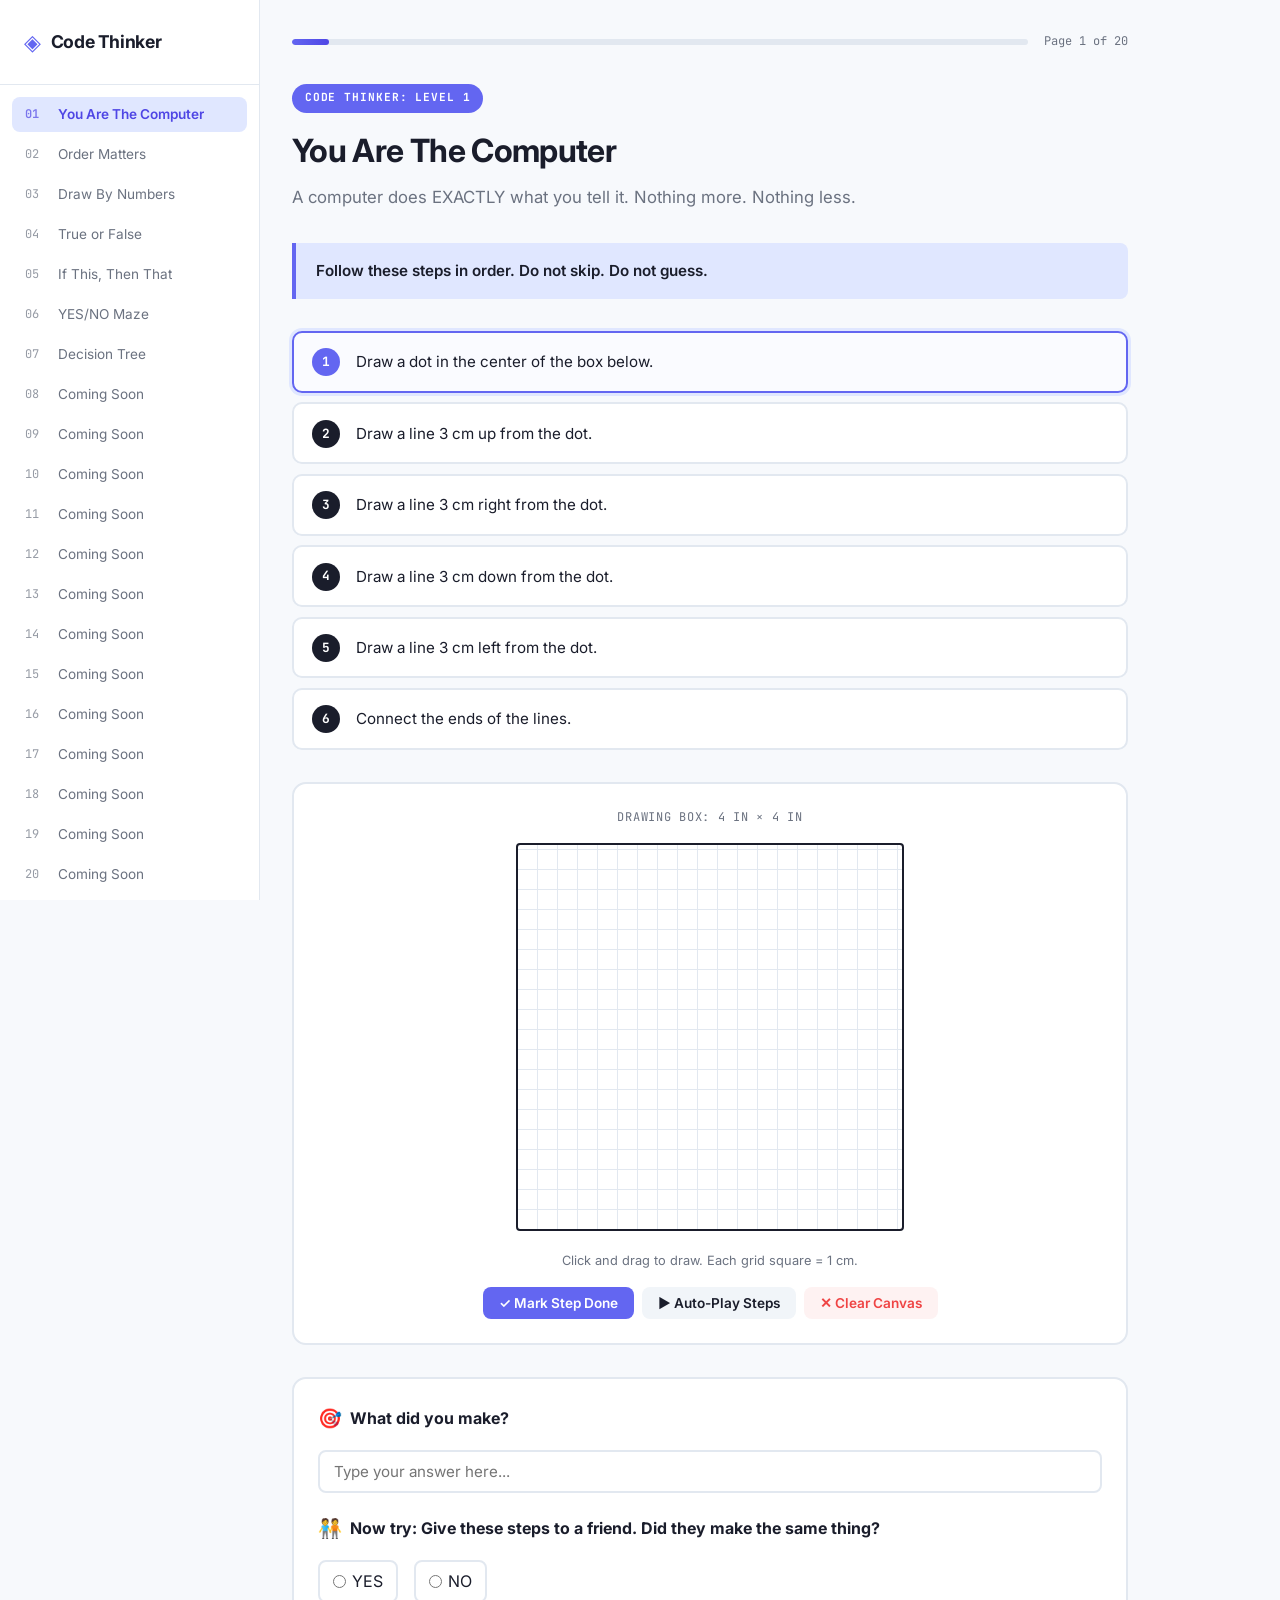
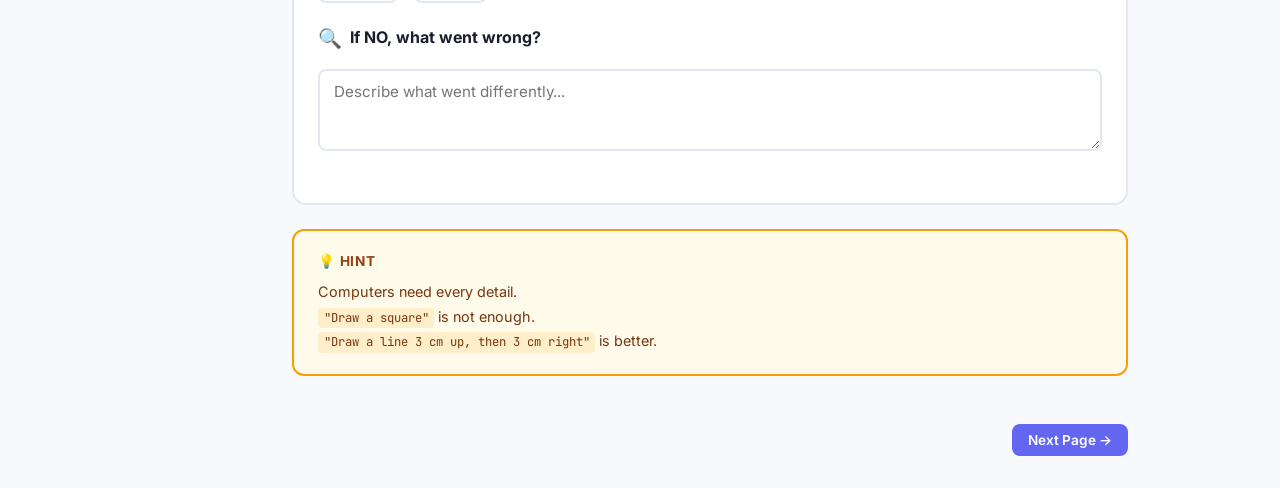
==== index.html @ 962665c9 "first commit" ====
<!DOCTYPE html>
<html lang="en">
<head>
  <meta charset="UTF-8">
  <meta name="viewport" content="width=device-width, initial-scale=1.0">
  <title>Code Thinker — 20 Pages</title>
  <link rel="stylesheet" href="styles.css">
  <link href="https://fonts.googleapis.com/css2?family=JetBrains+Mono:wght@400;600;700&family=Inter:wght@400;500;600;700&display=swap" rel="stylesheet">
</head>
<body>

  <!-- Sidebar Navigation -->
  <nav class="sidebar" id="sidebar">
    <div class="sidebar-brand">
      <span class="brand-icon">◈</span>
      <span class="brand-text">Code Thinker</span>
    </div>
    <div class="sidebar-pages">
      <button class="nav-btn active" data-target="page-1" onclick="goToPage(1)">
        <span class="nav-num">01</span>
        <span class="nav-label">You Are The Computer</span>
      </button>
      <!-- Pages 2-20 will be injected here or added as prompts come -->
      <button class="nav-btn" data-target="page-2" onclick="goToPage(2)">
        <span class="nav-num">02</span>
        <span class="nav-label">Order Matters</span>
      </button>
      <button class="nav-btn" data-target="page-3" onclick="goToPage(3)">
        <span class="nav-num">03</span>
        <span class="nav-label">Draw By Numbers</span>
      </button>
      <button class="nav-btn" data-target="page-4" onclick="goToPage(4)">
        <span class="nav-num">04</span>
        <span class="nav-label">True or False</span>
      </button>
      <button class="nav-btn" data-target="page-5" onclick="goToPage(5)">
        <span class="nav-num">05</span>
        <span class="nav-label">If This, Then That</span>
      </button>
      <button class="nav-btn" data-target="page-6" onclick="goToPage(6)">
        <span class="nav-num">06</span>
        <span class="nav-label">YES/NO Maze</span>
      </button>
      <button class="nav-btn" data-target="page-7" onclick="goToPage(7)">
        <span class="nav-num">07</span>
        <span class="nav-label">Decision Tree</span>
      </button>
      <button class="nav-btn" data-target="page-8" onclick="goToPage(8)">
        <span class="nav-num">08</span>
        <span class="nav-label">Coming Soon</span>
      </button>
      <button class="nav-btn" data-target="page-9" onclick="goToPage(9)">
        <span class="nav-num">09</span>
        <span class="nav-label">Coming Soon</span>
      </button>
      <button class="nav-btn" data-target="page-10" onclick="goToPage(10)">
        <span class="nav-num">10</span>
        <span class="nav-label">Coming Soon</span>
      </button>
      <button class="nav-btn" data-target="page-11" onclick="goToPage(11)">
        <span class="nav-num">11</span>
        <span class="nav-label">Coming Soon</span>
      </button>
      <button class="nav-btn" data-target="page-12" onclick="goToPage(12)">
        <span class="nav-num">12</span>
        <span class="nav-label">Coming Soon</span>
      </button>
      <button class="nav-btn" data-target="page-13" onclick="goToPage(13)">
        <span class="nav-num">13</span>
        <span class="nav-label">Coming Soon</span>
      </button>
      <button class="nav-btn" data-target="page-14" onclick="goToPage(14)">
        <span class="nav-num">14</span>
        <span class="nav-label">Coming Soon</span>
      </button>
      <button class="nav-btn" data-target="page-15" onclick="goToPage(15)">
        <span class="nav-num">15</span>
        <span class="nav-label">Coming Soon</span>
      </button>
      <button class="nav-btn" data-target="page-16" onclick="goToPage(16)">
        <span class="nav-num">16</span>
        <span class="nav-label">Coming Soon</span>
      </button>
      <button class="nav-btn" data-target="page-17" onclick="goToPage(17)">
        <span class="nav-num">17</span>
        <span class="nav-label">Coming Soon</span>
      </button>
      <button class="nav-btn" data-target="page-18" onclick="goToPage(18)">
        <span class="nav-num">18</span>
        <span class="nav-label">Coming Soon</span>
      </button>
      <button class="nav-btn" data-target="page-19" onclick="goToPage(19)">
        <span class="nav-num">19</span>
        <span class="nav-label">Coming Soon</span>
      </button>
      <button class="nav-btn" data-target="page-20" onclick="goToPage(20)">
        <span class="nav-num">20</span>
        <span class="nav-label">Coming Soon</span>
      </button>
    </div>
    <button class="sidebar-toggle" onclick="toggleSidebar()">☰</button>
  </nav>

  <!-- Main Content -->
  <main class="main" id="main">

    <!-- Progress Bar -->
    <div class="top-bar">
      <div class="progress-track">
        <div class="progress-fill" id="progressFill" style="width: 5%"></div>
      </div>
      <span class="progress-text" id="progressText">Page 1 of 20</span>
    </div>

    <!-- ==================== PAGE 1 ==================== -->
    <section class="page active" id="page-1">
      <span class="badge">Code Thinker: Level 1</span>
      <h1>You Are The Computer</h1>
      <p class="subtitle">A computer does EXACTLY what you tell it. Nothing more. Nothing less.</p>

      <div class="alert">
        Follow these steps in order. Do not skip. Do not guess.
      </div>

      <div class="steps" id="p1-steps">
        <div class="step active" data-step="0" onclick="p1_setStep(0)">
          <span class="step-num">1</span>
          <span class="step-text">Draw a dot in the center of the box below.</span>
        </div>
        <div class="step" data-step="1" onclick="p1_setStep(1)">
          <span class="step-num">2</span>
          <span class="step-text">Draw a line 3 cm up from the dot.</span>
        </div>
        <div class="step" data-step="2" onclick="p1_setStep(2)">
          <span class="step-num">3</span>
          <span class="step-text">Draw a line 3 cm right from the dot.</span>
        </div>
        <div class="step" data-step="3" onclick="p1_setStep(3)">
          <span class="step-num">4</span>
          <span class="step-text">Draw a line 3 cm down from the dot.</span>
        </div>
        <div class="step" data-step="4" onclick="p1_setStep(4)">
          <span class="step-num">5</span>
          <span class="step-text">Draw a line 3 cm left from the dot.</span>
        </div>
        <div class="step" data-step="5" onclick="p1_setStep(5)">
          <span class="step-num">6</span>
          <span class="step-text">Connect the ends of the lines.</span>
        </div>
      </div>

      <div class="canvas-section">
        <div class="canvas-label">Drawing Box: 4 in × 4 in</div>
        <div class="canvas-wrap">
          <canvas id="p1-canvas" width="384" height="384"></canvas>
        </div>
        <div class="canvas-hint">Click and drag to draw. Each grid square = 1 cm.</div>
        <div class="toolbar">
          <button class="btn btn-primary" onclick="p1_markDone()">✓ Mark Step Done</button>
          <button class="btn btn-secondary" onclick="p1_autoDraw()">▶ Auto-Play Steps</button>
          <button class="btn btn-danger" onclick="p1_clear()">✕ Clear Canvas</button>
        </div>
      </div>

      <div class="form-section">
        <h3><span class="icon">🎯</span> What did you make?</h3>
        <div class="input-row">
          <input type="text" id="p1-ans1" placeholder="Type your answer here...">
        </div>

        <h3><span class="icon">🧑‍🤝‍🧑</span> Now try: Give these steps to a friend. Did they make the same thing?</h3>
        <div class="radio-group">
          <label class="radio-item" onclick="p1_selectRadio(this)">
            <input type="radio" name="p1-same" value="yes">
            <span>YES</span>
          </label>
          <label class="radio-item" onclick="p1_selectRadio(this)">
            <input type="radio" name="p1-same" value="no">
            <span>NO</span>
          </label>
        </div>

        <h3 style="margin-top:1.25rem;"><span class="icon">🔍</span> If NO, what went wrong?</h3>
        <div class="input-row">
          <textarea id="p1-ans2" rows="3" placeholder="Describe what went differently..."></textarea>
        </div>
      </div>

      <div class="hint-box">
        <h4>💡 Hint</h4>
        <p>
          Computers need every detail.<br>
          <code>"Draw a square"</code> is not enough.<br>
          <code>"Draw a line 3 cm up, then 3 cm right"</code> is better.
        </p>
      </div>

      <div class="page-nav">
        <span></span>
        <button class="btn btn-primary" onclick="goToPage(2)">Next Page →</button>
      </div>
    </section>

    <!-- ==================== PAGE 2 ==================== -->
    <section class="page" id="page-2">
      <span class="badge">Code Thinker: Level 1</span>
      <h1>Order Matters</h1>
      <p class="subtitle">Computers follow steps in EXACT ORDER. Change the order = change the result.</p>

      <!-- Example: Sandwich Recipes -->
      <div class="recipe-grid">
        <div class="recipe-card success">
          <div class="recipe-header">
            <span class="recipe-badge ok">✓</span>
            <h3>Recipe A</h3>
          </div>
          <ol class="recipe-steps">
            <li>Put bread on plate</li>
            <li>Spread peanut butter</li>
            <li>Put jelly on top</li>
            <li>Put second bread on top</li>
          </ol>
          <div class="recipe-result">
            <span class="result-emoji">🥪</span>
            <span class="result-label">Normal sandwich</span>
          </div>
        </div>

        <div class="recipe-card fail">
          <div class="recipe-header">
            <span class="recipe-badge bad">✗</span>
            <h3>Recipe B <small>(same steps, wrong order)</small></h3>
          </div>
          <ol class="recipe-steps">
            <li>Put jelly on plate</li>
            <li>Put bread on top</li>
            <li>Spread peanut butter</li>
            <li>Put second bread on top</li>
          </ol>
          <div class="recipe-result">
            <span class="result-emoji">💥</span>
            <span class="result-label">Mess!</span>
          </div>
        </div>
      </div>

      <!-- Activity: Paper Airplane -->
      <div class="activity-box">
        <h3><span class="icon">✈️</span> Your Turn</h3>
        <p class="activity-desc">These steps make a paper airplane. They are <strong>SCRAMBLED</strong>. Click the steps in the correct order (1 → 4).</p>

        <div class="order-list" id="p2-orderList">
          <button class="order-item" data-step="0" onclick="p2_selectStep(0)">
            <span class="order-num">?</span>
            <span class="order-text">Fold the paper in half lengthwise</span>
          </button>
          <button class="order-item" data-step="1" onclick="p2_selectStep(1)">
            <span class="order-num">?</span>
            <span class="order-text">Fold the top corners to the center</span>
          </button>
          <button class="order-item" data-step="2" onclick="p2_selectStep(2)">
            <span class="order-num">?</span>
            <span class="order-text">Fold the wings down</span>
          </button>
          <button class="order-item" data-step="3" onclick="p2_selectStep(3)">
            <span class="order-num">?</span>
            <span class="order-text">Open the paper flat</span>
          </button>
        </div>

        <div class="order-feedback" id="p2-feedback"></div>

        <div class="toolbar">
          <button class="btn btn-secondary" onclick="p2_resetOrder()">↺ Reset</button>
          <button class="btn btn-primary" onclick="p2_checkOrder()">✓ Check Order</button>
          <button class="btn btn-danger" onclick="p2_showAnswer()">👁 Reveal Answer</button>
        </div>
      </div>

      <!-- Reflection -->
      <div class="form-section">
        <h3><span class="icon">✏️</span> Draw It: Try making the airplane with your numbered steps. Did it fly?</h3>
        <div class="radio-group">
          <label class="radio-item" onclick="p2_selectRadio(this)">
            <input type="radio" name="p2-fly" value="yes">
            <span>YES</span>
          </label>
          <label class="radio-item" onclick="p2_selectRadio(this)">
            <input type="radio" name="p2-fly" value="no">
            <span>NO</span>
          </label>
        </div>

        <h3 style="margin-top:1.25rem;"><span class="icon">🔍</span> If NO, which step was wrong?</h3>
        <div class="input-row">
          <input type="text" id="p2-wrongStep" placeholder="Describe which step...">
        </div>
      </div>

      <div class="hint-box">
        <h4>💡 Remember</h4>
        <p>
          Computers never "figure out" what you meant.<br>
          They execute commands exactly as written, in exact sequence.
        </p>
      </div>

      <div class="page-nav">
        <button class="btn btn-secondary" onclick="goToPage(1)">← Prev</button>
        <button class="btn btn-primary" onclick="goToPage(3)">Next →</button>
      </div>
    </section>

    <!-- ==================== PAGE 3 ==================== -->
    <section class="page" id="page-3">
      <span class="badge">Code Thinker: Level 1</span>
      <h1>Draw By Numbers</h1>
      <p class="subtitle">Give these steps to a friend. Do not say what you are making. See if they draw the same thing.</p>

      <!-- Secret Steps -->
      <div class="form-section">
        <h3><span class="icon">🔒</span> My Secret Drawing — Write your steps below</h3>
        <div class="step-inputs">
          <div class="step-input-row">
            <span class="step-input-num">1</span>
            <input type="text" id="p3-s1" placeholder="Step 1: e.g. Draw a dot in the center...">
          </div>
          <div class="step-input-row">
            <span class="step-input-num">2</span>
            <input type="text" id="p3-s2" placeholder="Step 2: e.g. Draw a line 4 cm up...">
          </div>
          <div class="step-input-row">
            <span class="step-input-num">3</span>
            <input type="text" id="p3-s3" placeholder="Step 3">
          </div>
          <div class="step-input-row">
            <span class="step-input-num">4</span>
            <input type="text" id="p3-s4" placeholder="Step 4">
          </div>
          <div class="step-input-row">
            <span class="step-input-num">5</span>
            <input type="text" id="p3-s5" placeholder="Step 5">
          </div>
        </div>
        <div class="toolbar" style="margin-top:1rem;">
          <button class="btn btn-primary" onclick="p3_lockSteps()">🔒 Lock Steps</button>
          <button class="btn btn-secondary" onclick="p3_clearSteps()">↺ Clear All</button>
        </div>
        <div class="lock-message" id="p3-lockMsg"></div>
      </div>

      <!-- Dual Drawing Area -->
      <div class="dual-canvas-section">
        <div class="canvas-panel">
          <div class="canvas-label">My Drawing — 5 in × 3 in</div>
          <div class="canvas-wrap wide">
            <canvas id="p3-myCanvas" width="480" height="288"></canvas>
          </div>
          <div class="canvas-hint">Draw your secret shape here.</div>
          <div class="toolbar">
            <button class="btn btn-danger" onclick="p3_clearMyCanvas()">✕ Clear</button>
          </div>
        </div>

        <div class="canvas-divider">➡️</div>

        <div class="canvas-panel">
          <div class="canvas-label">Friend's Drawing — 5 in × 3 in</div>
          <div class="canvas-wrap wide">
            <canvas id="p3-friendCanvas" width="480" height="288"></canvas>
          </div>
          <div class="canvas-hint">Pass the steps to a friend. They draw here.</div>
          <div class="toolbar">
            <button class="btn btn-danger" onclick="p3_clearFriendCanvas()">✕ Clear</button>
          </div>
        </div>
      </div>

      <!-- Reflection -->
      <div class="form-section">
        <h3><span class="icon">🎯</span> Did it match your idea?</h3>
        <div class="radio-group">
          <label class="radio-item" onclick="p3_selectRadio(this)">
            <input type="radio" name="p3-match" value="yes">
            <span>YES</span>
          </label>
          <label class="radio-item" onclick="p3_selectRadio(this)">
            <input type="radio" name="p3-match" value="no">
            <span>NO</span>
          </label>
        </div>

        <h3 style="margin-top:1.25rem;"><span class="icon">🔍</span> If NO, what was confusing?</h3>
        <div class="input-row">
          <textarea id="p3-confusing" rows="3" placeholder="Describe what confused your friend..."></textarea>
        </div>
      </div>

      <div class="hint-box">
        <h4>💡 Hint</h4>
        <p>
          Computers need EVERY detail.<br>
          <code>"Draw a circle"</code> is not enough.<br>
          <code>"Draw a circle, 2 cm wide, in the center"</code> is better.
        </p>
      </div>

      <div class="page-nav">
        <button class="btn btn-secondary" onclick="goToPage(2)">← Prev</button>
        <button class="btn btn-primary" onclick="goToPage(4)">Next →</button>
      </div>
    </section>

    <!-- ==================== PAGE 4 ==================== -->
    <section class="page" id="page-4">
      <span class="badge">Code Thinker: Level 1</span>
      <h1>True or False</h1>
      <p class="subtitle">Computers make decisions by asking YES/NO questions. We call the answer TRUE or FALSE.</p>

      <!-- Warm-Up -->
      <div class="form-section">
        <h3><span class="icon">🔥</span> Warm-Up: Circle TRUE or FALSE for each</h3>
        <div class="tf-list" id="p4-warmup">
          <div class="tf-item" data-q="1" data-answer="true">
            <span class="tf-qnum">1</span>
            <span class="tf-text">A triangle has 3 sides</span>
            <div class="tf-options">
              <button class="tf-btn" onclick="p4_pick(this, 'true')">TRUE</button>
              <button class="tf-btn" onclick="p4_pick(this, 'false')">FALSE</button>
            </div>
          </div>
          <div class="tf-item" data-q="2" data-answer="false">
            <span class="tf-qnum">2</span>
            <span class="tf-text">Ice cream is hot</span>
            <div class="tf-options">
              <button class="tf-btn" onclick="p4_pick(this, 'true')">TRUE</button>
              <button class="tf-btn" onclick="p4_pick(this, 'false')">FALSE</button>
            </div>
          </div>
          <div class="tf-item" data-q="3" data-answer="true">
            <span class="tf-qnum">3</span>
            <span class="tf-text">10 is bigger than 7</span>
            <div class="tf-options">
              <button class="tf-btn" onclick="p4_pick(this, 'true')">TRUE</button>
              <button class="tf-btn" onclick="p4_pick(this, 'false')">FALSE</button>
            </div>
          </div>
          <div class="tf-item" data-q="4" data-answer="false">
            <span class="tf-qnum">4</span>
            <span class="tf-text">Dogs can fly</span>
            <div class="tf-options">
              <button class="tf-btn" onclick="p4_pick(this, 'true')">TRUE</button>
              <button class="tf-btn" onclick="p4_pick(this, 'false')">FALSE</button>
            </div>
          </div>
          <div class="tf-item" data-q="5" data-answer="true">
            <span class="tf-qnum">5</span>
            <span class="tf-text">Your name has letters in it</span>
            <div class="tf-options">
              <button class="tf-btn" onclick="p4_pick(this, 'true')">TRUE</button>
              <button class="tf-btn" onclick="p4_pick(this, 'false')">FALSE</button>
            </div>
          </div>
        </div>
      </div>

      <!-- Tricky Ones -->
      <div class="form-section tricky">
        <h3><span class="icon">🎭</span> Tricky Ones: These depend on RIGHT NOW</h3>
        <div class="tf-list" id="p4-tricky">
          <div class="tf-item subjective" data-q="6">
            <span class="tf-qnum">6</span>
            <span class="tf-text">I am wearing socks</span>
            <div class="tf-options">
              <button class="tf-btn" onclick="p4_pick(this, 'true')">TRUE</button>
              <button class="tf-btn" onclick="p4_pick(this, 'false')">FALSE</button>
            </div>
          </div>
          <div class="tf-item subjective" data-q="7">
            <span class="tf-qnum">7</span>
            <span class="tf-text">It is nighttime</span>
            <div class="tf-options">
              <button class="tf-btn" onclick="p4_pick(this, 'true')">TRUE</button>
              <button class="tf-btn" onclick="p4_pick(this, 'false')">FALSE</button>
            </div>
          </div>
          <div class="tf-item subjective" data-q="8">
            <span class="tf-qnum">8</span>
            <span class="tf-text">I have eaten breakfast today</span>
            <div class="tf-options">
              <button class="tf-btn" onclick="p4_pick(this, 'true')">TRUE</button>
              <button class="tf-btn" onclick="p4_pick(this, 'false')">FALSE</button>
            </div>
          </div>
        </div>

        <h3 style="margin-top:1.5rem;"><span class="icon">🤔</span> Why are 6-8 different?</h3>
        <div class="input-row">
          <textarea id="p4-why" rows="3" placeholder="Write your answer here..."></textarea>
        </div>

        <div class="toolbar" style="margin-top:1rem;">
          <button class="btn btn-primary" onclick="p4_check()">✓ Check Warm-Up</button>
          <button class="btn btn-secondary" onclick="p4_reset()">↺ Reset All</button>
          <button class="btn btn-danger" onclick="p4_reveal()">👁 Reveal Answer</button>
        </div>

        <div class="reveal-box" id="p4-revealBox" style="display:none;">
          <p><strong>Answer:</strong> The answer CHANGES based on when you ask! Computers need to check every time.</p>
        </div>
      </div>

      <div class="page-nav">
        <button class="btn btn-secondary" onclick="goToPage(3)">← Prev</button>
        <button class="btn btn-primary" onclick="goToPage(5)">Next →</button>
      </div>
    </section>

    <!-- ==================== PAGE 5 ==================== -->
    <section class="page" id="page-5">
      <span class="badge">Code Thinker: Level 1</span>
      <h1>If This, Then That</h1>
      <p class="subtitle">Computers make decisions using IF and ELSE.</p>

      <!-- Live Simulator -->
      <div class="simulator-box">
        <h3><span class="icon">⚡</span> Try It Live</h3>
        <div class="sim-code">
          <div class="code-line"><span class="kw">IF</span> it is raining</div>
          <div class="code-line indent"><span class="kw">THEN</span> take an umbrella</div>
          <div class="code-line"><span class="kw">ELSE</span></div>
          <div class="code-line indent">wear sunglasses</div>
        </div>
        <div class="sim-controls">
          <span class="sim-label">Is it raining?</span>
          <button class="sim-toggle" id="p5-rainToggle" onclick="p5_toggleRain()">NO ❌</button>
        </div>
        <div class="sim-result" id="p5-simResult">
          <span class="sim-output">wear sunglasses</span>
        </div>
      </div>

      <!-- Example -->
      <div class="code-example">
        <div class="code-header">Real code looks like this:</div>
        <pre class="code-block">
<span class="kw">IF</span> it is raining
   <span class="kw">THEN</span> take an umbrella
<span class="kw">ELSE</span>
   wear sunglasses</pre>
      </div>

      <!-- Fill in the blanks -->
      <div class="form-section code-form">
        <h3><span class="icon">✏️</span> Fill in the blanks</h3>

        <div class="code-exercise">
          <div class="code-line"><span class="kw">IF</span> it is bedtime</div>
          <div class="code-line indent"><span class="kw">THEN</span> <input type="text" class="code-input" id="p5-e1-then" placeholder="type here..."></div>
          <div class="code-line"><span class="kw">ELSE</span> <input type="text" class="code-input" id="p5-e1-else" placeholder="type here..."></div>
        </div>

        <div class="code-exercise">
          <div class="code-line"><span class="kw">IF</span> the light is red</div>
          <div class="code-line indent"><span class="kw">THEN</span> <input type="text" class="code-input" id="p5-e2-then" placeholder="type here..."></div>
          <div class="code-line"><span class="kw">ELSE</span> <input type="text" class="code-input" id="p5-e2-else" placeholder="type here..."></div>
        </div>

        <div class="code-exercise">
          <div class="code-line"><span class="kw">IF</span> my homework is done</div>
          <div class="code-line indent"><span class="kw">THEN</span> <input type="text" class="code-input" id="p5-e3-then" placeholder="type here..."></div>
          <div class="code-line"><span class="kw">ELSE</span> <input type="text" class="code-input" id="p5-e3-else" placeholder="type here..."></div>
        </div>
      </div>

      <!-- Draw Your Own -->
      <div class="form-section code-form">
        <h3><span class="icon">🎨</span> Now draw your own</h3>
        <div class="code-exercise big">
          <div class="code-line"><span class="kw">IF</span> <input type="text" class="code-input wide" id="p5-my-if" placeholder="your condition..."></div>
          <div class="code-line indent"><span class="kw">THEN</span> <input type="text" class="code-input wide" id="p5-my-then" placeholder="what happens..."></div>
          <div class="code-line"><span class="kw">ELSE</span></div>
          <div class="code-line indent"><input type="text" class="code-input wide" id="p5-my-else" placeholder="what happens instead..."></div>
        </div>
      </div>

      <!-- Challenge -->
      <div class="form-section challenge-box">
        <h3><span class="icon">🏆</span> Challenge: What if there are THREE choices?</h3>
        <div class="code-example flat">
          <pre class="code-block">
<span class="kw">IF</span> it is breakfast time → eat cereal
<span class="kw">IF</span> it is lunch time     → eat sandwich
<span class="kw">IF</span> it is dinner time    → eat pasta</pre>
        </div>
        <p class="activity-desc">How would you write this? Try below.</p>
        <div class="input-row">
          <textarea id="p5-challenge" rows="4" placeholder="Write your three-choice IF code here..."></textarea>
        </div>
      </div>

      <div class="page-nav">
        <button class="btn btn-secondary" onclick="goToPage(4)">← Prev</button>
        <button class="btn btn-primary" onclick="goToPage(6)">Next →</button>
      </div>
    </section>

    <!-- ==================== PAGE 6 ==================== -->
    <section class="page" id="page-6">
      <span class="badge">Code Thinker: Level 1</span>
      <h1>YES/NO Maze</h1>
      <p class="subtitle">Start at the star. Follow the TRUE/FALSE paths. Which animal do you reach?</p>

      <!-- Maze Journey -->
      <div class="maze-container" id="p6-maze">

        <!-- Start -->
        <div class="maze-node start" id="p6-start">
          <span class="maze-star">★</span>
          <span class="maze-label">START</span>
        </div>

        <!-- Q1: Warm? -->
        <div class="maze-path" id="p6-path1"></div>
        <div class="maze-question" id="p6-q1">
          <div class="maze-qcard">
            <span class="maze-qtext">Is it warm?</span>
            <div class="maze-buttons">
              <button class="maze-btn yes" onclick="p6_answer(1, true)">YES</button>
              <button class="maze-btn no" onclick="p6_answer(1, false)">NO</button>
            </div>
          </div>
        </div>

        <!-- Q2a: Fur? (warm=yes) -->
        <div class="maze-path" id="p6-path2a"></div>
        <div class="maze-question" id="p6-q2a">
          <div class="maze-qcard">
            <span class="maze-qtext">Has fur?</span>
            <div class="maze-buttons">
              <button class="maze-btn yes" onclick="p6_answer(2, true, 'a')">YES</button>
              <button class="maze-btn no" onclick="p6_answer(2, false, 'a')">NO</button>
            </div>
          </div>
        </div>

        <!-- Q2b: Cold? (warm=no) -->
        <div class="maze-path" id="p6-path2b"></div>
        <div class="maze-question" id="p6-q2b">
          <div class="maze-qcard">
            <span class="maze-qtext">Is it cold?</span>
            <div class="maze-buttons">
              <button class="maze-btn yes" onclick="p6_answer(2, true, 'b')">YES</button>
              <button class="maze-btn no" onclick="p6_answer(2, false, 'b')">NO</button>
            </div>
          </div>
        </div>

        <!-- Q3a: Scales? (warm→fur=no) -->
        <div class="maze-path" id="p6-path3a"></div>
        <div class="maze-question" id="p6-q3a">
          <div class="maze-qcard">
            <span class="maze-qtext">Has scales?</span>
            <div class="maze-buttons">
              <button class="maze-btn yes" onclick="p6_answer(3, true, 'a')">YES</button>
              <button class="maze-btn no" onclick="p6_answer(3, false, 'a')">NO</button>
            </div>
          </div>
        </div>

        <!-- Q3b: Fur? (cold→cold=yes) -->
        <div class="maze-path" id="p6-path3b"></div>
        <div class="maze-question" id="p6-q3b">
          <div class="maze-qcard">
            <span class="maze-qtext">Has fur?</span>
            <div class="maze-buttons">
              <button class="maze-btn yes" onclick="p6_answer(3, true, 'b')">YES</button>
              <button class="maze-btn no" onclick="p6_answer(3, false, 'b')">NO</button>
            </div>
          </div>
        </div>

        <!-- Q3c: Feathers? (cold→cold→fur=no) -->
        <div class="maze-path" id="p6-path3c"></div>
        <div class="maze-question" id="p6-q3c">
          <div class="maze-qcard">
            <span class="maze-qtext">Has feathers?</span>
            <div class="maze-buttons">
              <button class="maze-btn yes" onclick="p6_answer(3, true, 'c')">YES</button>
              <button class="maze-btn no" onclick="p6_answer(3, false, 'c')">NO</button>
            </div>
          </div>
        </div>

        <!-- Results -->
        <div class="maze-path" id="p6-pathEnd"></div>
        <div class="maze-result" id="p6-result">
          <div class="animal-card" id="p6-animal">
            <span class="animal-emoji" id="p6-emoji">❓</span>
            <span class="animal-name" id="p6-animalName">???</span>
          </div>
        </div>

        <div class="maze-retry" id="p6-retry" style="display:none;">
          <button class="btn btn-primary" onclick="p6_reset()">🔄 Try Again</button>
        </div>
      </div>

      <!-- Reflection -->
      <div class="form-section">
        <h3><span class="icon">🎯</span> What did you get?</h3>
        <div class="input-row">
          <input type="text" id="p6-got" placeholder="Type the animal you reached...">
        </div>

        <h3 style="margin-top:1.25rem;"><span class="icon">🔄</span> Try again with different answers. Did it change?</h3>
        <div class="radio-group">
          <label class="radio-item" onclick="p6_selectRadio(this)">
            <input type="radio" name="p6-change" value="yes">
            <span>YES</span>
          </label>
          <label class="radio-item" onclick="p6_selectRadio(this)">
            <input type="radio" name="p6-change" value="no">
            <span>NO</span>
          </label>
        </div>
      </div>

      <div class="hint-box">
        <h4>💡 Think About It</h4>
        <p>
          Every YES/NO answer sends you down a different path.<br>
          Change one answer → reach a different animal.<br>
          Computers do exactly the same thing with TRUE and FALSE!
        </p>
      </div>

      <div class="page-nav">
        <button class="btn btn-secondary" onclick="goToPage(5)">← Prev</button>
        <button class="btn btn-primary" onclick="goToPage(7)">Next →</button>
      </div>
    </section>

    <!-- ==================== PAGE 7 ==================== -->
    <section class="page" id="page-7">
      <span class="badge">Code Thinker: Level 1</span>
      <h1>Decision Tree</h1>
      <p class="subtitle">A decision tree is just a bunch of IF/THEN questions stacked together.</p>

      <!-- Color Tree Example -->
      <div class="tree-box" id="p7-colorTree">
        <h3><span class="icon">🎨</span> Use this tree to guess a friend's favorite color</h3>

        <!-- Q1 -->
        <div class="tree-level">
          <div class="tree-card root" id="p7-q1">
            <span class="tree-label">Question 1</span>
            <span class="tree-q">Is it a warm color (red, orange, yellow)?</span>
            <div class="tree-buttons">
              <button class="tree-btn yes" onclick="p7_q1(true)">YES →</button>
              <button class="tree-btn no" onclick="p7_q1(false)">NO →</button>
            </div>
          </div>
        </div>

        <!-- Branches -->
        <div class="tree-branches" id="p7-branches">
          <div class="tree-branch" id="p7-branch-yes">
            <div class="tree-connector"></div>
            <div class="tree-card" id="p7-q2">
              <span class="tree-label">Question 2</span>
              <span class="tree-q">Is it the color of fire?</span>
              <div class="tree-buttons">
                <button class="tree-btn yes" onclick="p7_q2(true)">YES →</button>
                <button class="tree-btn no" onclick="p7_q2(false)">NO →</button>
              </div>
            </div>
          </div>
          <div class="tree-branch" id="p7-branch-no">
            <div class="tree-connector"></div>
            <div class="tree-card" id="p7-q3">
              <span class="tree-label">Question 3</span>
              <span class="tree-q">Is it the color of the sky?</span>
              <div class="tree-buttons">
                <button class="tree-btn yes" onclick="p7_q3(true)">YES →</button>
                <button class="tree-btn no" onclick="p7_q3(false)">NO →</button>
              </div>
            </div>
          </div>
        </div>

        <!-- Results -->
        <div class="tree-results" id="p7-results">
          <div class="color-result" id="p7-red">
            <span class="color-swatch" style="background:#ef4444;"></span>
            <span class="color-name">RED</span>
          </div>
          <div class="color-result" id="p7-orange">
            <span class="color-swatch" style="background:#f97316;"></span>
            <span class="color-name">ORANGE</span>
          </div>
          <div class="color-result" id="p7-blue">
            <span class="color-swatch" style="background:#3b82f6;"></span>
            <span class="color-name">BLUE</span>
          </div>
          <div class="color-result" id="p7-green">
            <span class="color-swatch" style="background:#22c55e;"></span>
            <span class="color-name">GREEN</span>
          </div>
        </div>

        <div class="toolbar" style="margin-top:1rem;">
          <button class="btn btn-secondary" onclick="p7_resetColor()">↺ Reset Tree</button>
        </div>
      </div>

      <!-- Did it work? -->
      <div class="form-section">
        <h3><span class="icon">🎯</span> Did it work?</h3>
        <div class="radio-group">
          <label class="radio-item" onclick="p7_selectRadio(this)">
            <input type="radio" name="p7-work" value="yes">
            <span>YES</span>
          </label>
          <label class="radio-item" onclick="p7_selectRadio(this)">
            <input type="radio" name="p7-work" value="no">
            <span>NO</span>
          </label>
        </div>
      </div>

      <!-- Build Your Own -->
      <div class="form-section build-tree">
        <h3><span class="icon">🏗️</span> Build Your Own: Guess a favorite animal</h3>

        <div class="build-level">
          <div class="build-card root">
            <span class="build-label">Question 1</span>
            <input type="text" class="build-input" id="p7-bq1" placeholder="e.g. Does it live in water?">
          </div>
        </div>

        <div class="build-branches">
          <div class="build-branch">
            <div class="build-connector yes">YES →</div>
            <input type="text" class="build-input path" id="p7-bq1-yes" placeholder="Go to Question 2A...">
          </div>
          <div class="build-branch">
            <div class="build-connector no">NO →</div>
            <input type="text" class="build-input path" id="p7-bq1-no" placeholder="Go to Question 2B...">
          </div>
        </div>

        <div class="build-level">
          <div class="build-card">
            <span class="build-label">Question 2A</span>
            <input type="text" class="build-input" id="p7-bq2a" placeholder="e.g. Is it bigger than a dog?">
          </div>
          <div class="build-card">
            <span class="build-label">Question 2B</span>
            <input type="text" class="build-input" id="p7-bq2b" placeholder="e.g. Can it fly?">
          </div>
        </div>

        <div class="build-results-grid">
          <div class="build-result">
            <span class="build-res-label">2A YES →</span>
            <input type="text" class="build-input" id="p7-bq2a-yes" placeholder="Animal...">
          </div>
          <div class="build-result">
            <span class="build-res-label">2A NO →</span>
            <input type="text" class="build-input" id="p7-bq2a-no" placeholder="Animal...">
          </div>
          <div class="build-result">
            <span class="build-res-label">2B YES →</span>
            <input type="text" class="build-input" id="p7-bq2b-yes" placeholder="Animal...">
          </div>
          <div class="build-result">
            <span class="build-res-label">2B NO →</span>
            <input type="text" class="build-input" id="p7-bq2b-no" placeholder="Animal...">
          </div>
        </div>
      </div>

      <div class="page-nav">
        <button class="btn btn-secondary" onclick="goToPage(6)">← Prev</button>
        <button class="btn btn-primary" onclick="goToPage(8)">Next →</button>
      </div>
    </section>

    <!-- ==================== PAGE 8 ==================== -->
    <section class="page" id="page-8">
      <span class="badge">Code Thinker: Level 1</span>
      <h1>Coming Soon</h1>
      <p class="subtitle">Page 8 prompt pending.</p>
      <div class="page-nav">
        <button class="btn btn-secondary" onclick="goToPage(7)">← Prev</button>
        <button class="btn btn-primary" onclick="goToPage(9)">Next →</button>
      </div>
    </section>

    <!-- ==================== PAGE 9 ==================== -->
    <section class="page" id="page-9">
      <span class="badge">Code Thinker: Level 1</span>
      <h1>Coming Soon</h1>
      <p class="subtitle">Page 9 prompt pending.</p>
      <div class="page-nav">
        <button class="btn btn-secondary" onclick="goToPage(8)">← Prev</button>
        <button class="btn btn-primary" onclick="goToPage(10)">Next →</button>
      </div>
    </section>

    <!-- ==================== PAGE 10 ==================== -->
    <section class="page" id="page-10">
      <span class="badge">Code Thinker: Level 1</span>
      <h1>Coming Soon</h1>
      <p class="subtitle">Page 10 prompt pending.</p>
      <div class="page-nav">
        <button class="btn btn-secondary" onclick="goToPage(9)">← Prev</button>
        <button class="btn btn-primary" onclick="goToPage(11)">Next →</button>
      </div>
    </section>

    <!-- ==================== PAGE 11 ==================== -->
    <section class="page" id="page-11">
      <span class="badge">Code Thinker: Level 1</span>
      <h1>Coming Soon</h1>
      <p class="subtitle">Page 11 prompt pending.</p>
      <div class="page-nav">
        <button class="btn btn-secondary" onclick="goToPage(10)">← Prev</button>
        <button class="btn btn-primary" onclick="goToPage(12)">Next →</button>
      </div>
    </section>

    <!-- ==================== PAGE 12 ==================== -->
    <section class="page" id="page-12">
      <span class="badge">Code Thinker: Level 1</span>
      <h1>Coming Soon</h1>
      <p class="subtitle">Page 12 prompt pending.</p>
      <div class="page-nav">
        <button class="btn btn-secondary" onclick="goToPage(11)">← Prev</button>
        <button class="btn btn-primary" onclick="goToPage(13)">Next →</button>
      </div>
    </section>

    <!-- ==================== PAGE 13 ==================== -->
    <section class="page" id="page-13">
      <span class="badge">Code Thinker: Level 1</span>
      <h1>Coming Soon</h1>
      <p class="subtitle">Page 13 prompt pending.</p>
      <div class="page-nav">
        <button class="btn btn-secondary" onclick="goToPage(12)">← Prev</button>
        <button class="btn btn-primary" onclick="goToPage(14)">Next →</button>
      </div>
    </section>

    <!-- ==================== PAGE 14 ==================== -->
    <section class="page" id="page-14">
      <span class="badge">Code Thinker: Level 1</span>
      <h1>Coming Soon</h1>
      <p class="subtitle">Page 14 prompt pending.</p>
      <div class="page-nav">
        <button class="btn btn-secondary" onclick="goToPage(13)">← Prev</button>
        <button class="btn btn-primary" onclick="goToPage(15)">Next →</button>
      </div>
    </section>

    <!-- ==================== PAGE 15 ==================== -->
    <section class="page" id="page-15">
      <span class="badge">Code Thinker: Level 1</span>
      <h1>Coming Soon</h1>
      <p class="subtitle">Page 15 prompt pending.</p>
      <div class="page-nav">
        <button class="btn btn-secondary" onclick="goToPage(14)">← Prev</button>
        <button class="btn btn-primary" onclick="goToPage(16)">Next →</button>
      </div>
    </section>

    <!-- ==================== PAGE 16 ==================== -->
    <section class="page" id="page-16">
      <span class="badge">Code Thinker: Level 1</span>
      <h1>Coming Soon</h1>
      <p class="subtitle">Page 16 prompt pending.</p>
      <div class="page-nav">
        <button class="btn btn-secondary" onclick="goToPage(15)">← Prev</button>
        <button class="btn btn-primary" onclick="goToPage(17)">Next →</button>
      </div>
    </section>

    <!-- ==================== PAGE 17 ==================== -->
    <section class="page" id="page-17">
      <span class="badge">Code Thinker: Level 1</span>
      <h1>Coming Soon</h1>
      <p class="subtitle">Page 17 prompt pending.</p>
      <div class="page-nav">
        <button class="btn btn-secondary" onclick="goToPage(16)">← Prev</button>
        <button class="btn btn-primary" onclick="goToPage(18)">Next →</button>
      </div>
    </section>

    <!-- ==================== PAGE 18 ==================== -->
    <section class="page" id="page-18">
      <span class="badge">Code Thinker: Level 1</span>
      <h1>Coming Soon</h1>
      <p class="subtitle">Page 18 prompt pending.</p>
      <div class="page-nav">
        <button class="btn btn-secondary" onclick="goToPage(17)">← Prev</button>
        <button class="btn btn-primary" onclick="goToPage(19)">Next →</button>
      </div>
    </section>

    <!-- ==================== PAGE 19 ==================== -->
    <section class="page" id="page-19">
      <span class="badge">Code Thinker: Level 1</span>
      <h1>Coming Soon</h1>
      <p class="subtitle">Page 19 prompt pending.</p>
      <div class="page-nav">
        <button class="btn btn-secondary" onclick="goToPage(18)">← Prev</button>
        <button class="btn btn-primary" onclick="goToPage(20)">Next →</button>
      </div>
    </section>

    <!-- ==================== PAGE 20 ==================== -->
    <section class="page" id="page-20">
      <span class="badge">Code Thinker: Level 1</span>
      <h1>Coming Soon</h1>
      <p class="subtitle">Page 20 prompt pending.</p>
      <div class="page-nav">
        <button class="btn btn-secondary" onclick="goToPage(19)">← Prev</button>
        <span></span>
      </div>
    </section>

  </main>

  <script src="script.js"></script>
</body>
</html>
---- styles.css ----
/* ==================== CSS VARIABLES ==================== */
:root {
  --bg: #f7f9fc;
  --card: #ffffff;
  --text: #1a1d2b;
  --muted: #6b7280;
  --accent: #6366f1;
  --accent-light: #e0e7ff;
  --accent-dark: #4f46e5;
  --success: #10b981;
  --danger: #ef4444;
  --border: #e2e8f0;
  --grid: #e2e8f0;
  --sidebar-bg: #ffffff;
  --sidebar-width: 260px;
  --shadow: 0 1px 3px rgba(0,0,0,0.06);
}

/* ==================== RESET & BASE ==================== */
* {
  margin: 0;
  padding: 0;
  box-sizing: border-box;
}

html, body {
  height: 100%;
}

body {
  font-family: 'Inter', sans-serif;
  background: var(--bg);
  color: var(--text);
  line-height: 1.6;
  display: flex;
}

/* ==================== SIDEBAR ==================== */
.sidebar {
  width: var(--sidebar-width);
  height: 100vh;
  background: var(--sidebar-bg);
  border-right: 1px solid var(--border);
  display: flex;
  flex-direction: column;
  position: fixed;
  left: 0;
  top: 0;
  z-index: 100;
  transition: transform 0.3s ease;
}

.sidebar.collapsed {
  transform: translateX(-100%);
}

.sidebar-brand {
  padding: 1.5rem;
  border-bottom: 1px solid var(--border);
  display: flex;
  align-items: center;
  gap: 0.6rem;
}

.brand-icon {
  font-size: 1.4rem;
  color: var(--accent);
}

.brand-text {
  font-weight: 700;
  font-size: 1.1rem;
  letter-spacing: -0.02em;
}

.sidebar-pages {
  flex: 1;
  overflow-y: auto;
  padding: 0.75rem;
  display: flex;
  flex-direction: column;
  gap: 0.3rem;
}

.sidebar-pages::-webkit-scrollbar {
  width: 4px;
}

.sidebar-pages::-webkit-scrollbar-thumb {
  background: #cbd5e1;
  border-radius: 4px;
}

.nav-btn {
  display: flex;
  align-items: center;
  gap: 0.7rem;
  padding: 0.6rem 0.8rem;
  border: none;
  border-radius: 8px;
  background: transparent;
  color: var(--muted);
  font-family: 'Inter', sans-serif;
  font-size: 0.85rem;
  cursor: pointer;
  transition: all 0.15s ease;
  text-align: left;
  width: 100%;
}

.nav-btn:hover {
  background: var(--bg);
  color: var(--text);
}

.nav-btn.active {
  background: var(--accent-light);
  color: var(--accent-dark);
  font-weight: 600;
}

.nav-num {
  font-family: 'JetBrains Mono', monospace;
  font-size: 0.75rem;
  opacity: 0.7;
  min-width: 22px;
}

.nav-label {
  white-space: nowrap;
  overflow: hidden;
  text-overflow: ellipsis;
}

.sidebar-toggle {
  display: none;
  position: fixed;
  top: 1rem;
  left: 1rem;
  z-index: 101;
  background: var(--card);
  border: 1px solid var(--border);
  border-radius: 8px;
  padding: 0.5rem 0.75rem;
  font-size: 1.2rem;
  cursor: pointer;
  box-shadow: var(--shadow);
}

/* ==================== MAIN ==================== */
.main {
  flex: 1;
  margin-left: var(--sidebar-width);
  min-height: 100vh;
  padding: 2rem;
  max-width: 900px;
}

/* ==================== PROGRESS BAR ==================== */
.top-bar {
  display: flex;
  align-items: center;
  gap: 1rem;
  margin-bottom: 2rem;
}

.progress-track {
  flex: 1;
  height: 6px;
  background: var(--border);
  border-radius: 999px;
  overflow: hidden;
}

.progress-fill {
  height: 100%;
  background: linear-gradient(90deg, var(--accent), var(--accent-dark));
  border-radius: 999px;
  transition: width 0.4s ease;
}

.progress-text {
  font-family: 'JetBrains Mono', monospace;
  font-size: 0.75rem;
  color: var(--muted);
  white-space: nowrap;
}

/* ==================== PAGE SECTIONS ==================== */
.page {
  display: none;
  animation: fadeIn 0.35s ease;
}

.page.active {
  display: block;
}

@keyframes fadeIn {
  from { opacity: 0; transform: translateY(8px); }
  to { opacity: 1; transform: translateY(0); }
}

/* ==================== SHARED COMPONENTS ==================== */
.badge {
  display: inline-block;
  background: var(--accent);
  color: #fff;
  font-family: 'JetBrains Mono', monospace;
  font-size: 0.7rem;
  font-weight: 700;
  text-transform: uppercase;
  letter-spacing: 0.08em;
  padding: 0.35rem 0.8rem;
  border-radius: 999px;
  margin-bottom: 0.75rem;
}

h1 {
  font-size: 2rem;
  font-weight: 700;
  margin-bottom: 0.5rem;
  letter-spacing: -0.02em;
}

.subtitle {
  color: var(--muted);
  font-size: 1.05rem;
  margin-bottom: 2rem;
}

.alert {
  background: var(--accent-light);
  border-left: 4px solid var(--accent);
  padding: 1rem 1.25rem;
  border-radius: 0 8px 8px 0;
  margin-bottom: 2rem;
  font-weight: 600;
  font-size: 0.95rem;
}

/* Steps */
.steps {
  display: flex;
  flex-direction: column;
  gap: 0.6rem;
  margin-bottom: 2rem;
}

.step {
  display: flex;
  align-items: flex-start;
  gap: 1rem;
  padding: 0.9rem 1.1rem;
  background: var(--card);
  border: 2px solid var(--border);
  border-radius: 10px;
  cursor: pointer;
  transition: all 0.2s ease;
}

.step:hover {
  border-color: #cbd5e1;
}

.step.active {
  border-color: var(--accent);
  background: #fafbff;
  box-shadow: 0 0 0 3px var(--accent-light);
  animation: pulse 2.5s infinite;
}

.step.completed {
  border-color: var(--success);
  background: #f0fdf4;
}

.step-num {
  flex-shrink: 0;
  width: 28px;
  height: 28px;
  display: flex;
  align-items: center;
  justify-content: center;
  background: var(--text);
  color: #fff;
  font-family: 'JetBrains Mono', monospace;
  font-size: 0.8rem;
  font-weight: 700;
  border-radius: 50%;
  margin-top: 1px;
}

.step.active .step-num {
  background: var(--accent);
}

.step.completed .step-num {
  background: var(--success);
}

.step-text {
  font-size: 0.95rem;
  padding-top: 3px;
}

@keyframes pulse {
  0%, 100% { box-shadow: 0 0 0 0 rgba(99, 102, 241, 0.35); }
  50% { box-shadow: 0 0 0 5px rgba(99, 102, 241, 0); }
}

/* Canvas */
.canvas-section {
  background: var(--card);
  border: 2px solid var(--border);
  border-radius: 14px;
  padding: 1.5rem;
  margin-bottom: 2rem;
  text-align: center;
}

.canvas-label {
  font-family: 'JetBrains Mono', monospace;
  font-size: 0.75rem;
  color: var(--muted);
  text-transform: uppercase;
  letter-spacing: 0.06em;
  margin-bottom: 1rem;
}

.canvas-wrap {
  position: relative;
  display: inline-block;
  border: 2px solid #1a1d2b;
  border-radius: 4px;
  background:
    repeating-linear-gradient(0deg, transparent, transparent 19px, var(--grid) 19px, var(--grid) 20px),
    repeating-linear-gradient(90deg, transparent, transparent 19px, var(--grid) 19px, var(--grid) 20px);
  background-color: #fff;
}

canvas {
  display: block;
  cursor: crosshair;
  touch-action: none;
}

.canvas-hint {
  margin-top: 0.75rem;
  font-size: 0.8rem;
  color: var(--muted);
}

/* Toolbar */
.toolbar {
  display: flex;
  flex-wrap: wrap;
  gap: 0.5rem;
  justify-content: center;
  margin-top: 1rem;
}

.btn {
  font-family: 'Inter', sans-serif;
  font-size: 0.85rem;
  font-weight: 600;
  padding: 0.5rem 1rem;
  border: none;
  border-radius: 8px;
  cursor: pointer;
  transition: all 0.15s ease;
}

.btn-primary {
  background: var(--accent);
  color: #fff;
}

.btn-primary:hover {
  background: var(--accent-dark);
}

.btn-secondary {
  background: #f1f5f9;
  color: var(--text);
}

.btn-secondary:hover {
  background: #e2e8f0;
}

.btn-danger {
  background: #fef2f2;
  color: var(--danger);
}

.btn-danger:hover {
  background: #fee2e2;
}

/* Form Section */
.form-section {
  background: var(--card);
  border: 2px solid var(--border);
  border-radius: 14px;
  padding: 1.5rem;
  margin-bottom: 1.5rem;
}

.form-section h3 {
  font-size: 1rem;
  margin-bottom: 1rem;
  display: flex;
  align-items: center;
  gap: 0.5rem;
}

.icon {
  font-size: 1.2rem;
}

.input-row {
  margin-bottom: 1.25rem;
}

.input-row label {
  display: block;
  font-size: 0.9rem;
  font-weight: 600;
  margin-bottom: 0.4rem;
}

.input-row input[type="text"],
.input-row textarea {
  width: 100%;
  padding: 0.65rem 0.9rem;
  border: 2px solid var(--border);
  border-radius: 8px;
  font-family: 'Inter', sans-serif;
  font-size: 0.95rem;
  color: var(--text);
  transition: border-color 0.15s ease;
  resize: vertical;
}

.input-row input[type="text"]:focus,
.input-row textarea:focus {
  outline: none;
  border-color: var(--accent);
}

.radio-group {
  display: flex;
  gap: 1rem;
  margin-top: 0.4rem;
}

.radio-item {
  display: flex;
  align-items: center;
  gap: 0.4rem;
  cursor: pointer;
  padding: 0.4rem 0.8rem;
  border: 2px solid var(--border);
  border-radius: 8px;
  transition: all 0.15s ease;
}

.radio-item:hover {
  border-color: #cbd5e1;
}

.radio-item.selected {
  border-color: var(--accent);
  background: var(--accent-light);
}

.radio-item input {
  cursor: pointer;
}

/* Hint Box */
.hint-box {
  background: #fffbeb;
  border: 2px solid #f59e0b;
  border-radius: 12px;
  padding: 1.25rem 1.5rem;
  margin-bottom: 2rem;
}

.hint-box h4 {
  color: #92400e;
  font-size: 0.85rem;
  text-transform: uppercase;
  letter-spacing: 0.06em;
  margin-bottom: 0.5rem;
}

.hint-box p {
  color: #78350f;
  font-size: 0.9rem;
  line-height: 1.7;
}

.hint-box code {
  font-family: 'JetBrains Mono', monospace;
  background: rgba(245, 158, 11, 0.15);
  padding: 0.15rem 0.35rem;
  border-radius: 4px;
  font-size: 0.85em;
}

/* Page Navigation */
.page-nav {
  display: flex;
  justify-content: space-between;
  align-items: center;
  padding: 1rem 0 2rem;
}

/* Footer */
.page-footer {
  text-align: center;
  padding: 2rem 0;
  color: var(--muted);
  font-size: 0.8rem;
}

/* ==================== PAGE 2: ORDER MATTERS ==================== */
.recipe-grid {
  display: grid;
  grid-template-columns: 1fr 1fr;
  gap: 1.25rem;
  margin-bottom: 2rem;
}

.recipe-card {
  background: var(--card);
  border: 2px solid var(--border);
  border-radius: 14px;
  padding: 1.25rem;
  position: relative;
  overflow: hidden;
}

.recipe-card.success {
  border-color: var(--success);
  background: #f0fdf4;
}

.recipe-card.fail {
  border-color: var(--danger);
  background: #fef2f2;
}

.recipe-header {
  display: flex;
  align-items: center;
  gap: 0.6rem;
  margin-bottom: 0.75rem;
}

.recipe-badge {
  width: 28px;
  height: 28px;
  display: flex;
  align-items: center;
  justify-content: center;
  border-radius: 50%;
  font-weight: 700;
  font-size: 0.85rem;
  color: #fff;
  flex-shrink: 0;
}

.recipe-badge.ok {
  background: var(--success);
}

.recipe-badge.bad {
  background: var(--danger);
}

.recipe-header h3 {
  font-size: 1rem;
  font-weight: 700;
}

.recipe-header h3 small {
  font-weight: 400;
  color: var(--muted);
  font-size: 0.8rem;
}

.recipe-steps {
  padding-left: 1.25rem;
  margin-bottom: 1rem;
}

.recipe-steps li {
  font-size: 0.9rem;
  margin-bottom: 0.35rem;
  color: var(--text);
}

.recipe-result {
  display: flex;
  align-items: center;
  gap: 0.5rem;
  padding-top: 0.75rem;
  border-top: 1px dashed var(--border);
}

.result-emoji {
  font-size: 1.5rem;
}

.result-label {
  font-weight: 600;
  font-size: 0.9rem;
}

/* Activity Box */
.activity-box {
  background: var(--card);
  border: 2px solid var(--border);
  border-radius: 14px;
  padding: 1.5rem;
  margin-bottom: 1.5rem;
}

.activity-box h3 {
  font-size: 1.1rem;
  margin-bottom: 0.5rem;
  display: flex;
  align-items: center;
  gap: 0.5rem;
}

.activity-desc {
  color: var(--muted);
  font-size: 0.95rem;
  margin-bottom: 1.25rem;
}

/* Order List */
.order-list {
  display: flex;
  flex-direction: column;
  gap: 0.6rem;
  margin-bottom: 1rem;
}

.order-item {
  display: flex;
  align-items: center;
  gap: 1rem;
  padding: 0.85rem 1.1rem;
  background: var(--bg);
  border: 2px solid var(--border);
  border-radius: 10px;
  cursor: pointer;
  transition: all 0.2s ease;
  font-family: 'Inter', sans-serif;
  font-size: 0.95rem;
  text-align: left;
  width: 100%;
}

.order-item:hover {
  border-color: var(--accent);
  background: #fafbff;
}

.order-item.selected {
  border-color: var(--accent);
  background: var(--accent-light);
}

.order-item.correct {
  border-color: var(--success);
  background: #f0fdf4;
}

.order-item.wrong {
  border-color: var(--danger);
  background: #fef2f2;
}

.order-num {
  flex-shrink: 0;
  width: 32px;
  height: 32px;
  display: flex;
  align-items: center;
  justify-content: center;
  background: var(--text);
  color: #fff;
  font-family: 'JetBrains Mono', monospace;
  font-size: 0.85rem;
  font-weight: 700;
  border-radius: 50%;
}

.order-item.selected .order-num {
  background: var(--accent);
}

.order-item.correct .order-num {
  background: var(--success);
}

.order-item.wrong .order-num {
  background: var(--danger);
}

.order-feedback {
  min-height: 28px;
  margin-bottom: 0.75rem;
  font-weight: 600;
  font-size: 0.95rem;
  text-align: center;
}

.order-feedback.ok {
  color: var(--success);
}

.order-feedback.bad {
  color: var(--danger);
}

@media (max-width: 768px) {
  .recipe-grid {
    grid-template-columns: 1fr;
  }
}

/* ==================== PAGE 3: DRAW BY NUMBERS ==================== */
.step-inputs {
  display: flex;
  flex-direction: column;
  gap: 0.6rem;
}

.step-input-row {
  display: flex;
  align-items: center;
  gap: 0.75rem;
}

.step-input-num {
  flex-shrink: 0;
  width: 32px;
  height: 32px;
  display: flex;
  align-items: center;
  justify-content: center;
  background: var(--text);
  color: #fff;
  font-family: 'JetBrains Mono', monospace;
  font-size: 0.85rem;
  font-weight: 700;
  border-radius: 50%;
}

.step-input-row input[type="text"] {
  flex: 1;
  padding: 0.6rem 0.9rem;
  border: 2px solid var(--border);
  border-radius: 8px;
  font-family: 'Inter', sans-serif;
  font-size: 0.95rem;
  color: var(--text);
  transition: border-color 0.15s ease;
}

.step-input-row input[type="text"]:focus {
  outline: none;
  border-color: var(--accent);
}

.step-input-row input[type="text"].locked {
  background: #f1f5f9;
  border-color: #cbd5e1;
  color: var(--muted);
  pointer-events: none;
}

.lock-message {
  margin-top: 0.75rem;
  font-size: 0.9rem;
  font-weight: 600;
  color: var(--success);
  min-height: 22px;
}

.dual-canvas-section {
  display: grid;
  grid-template-columns: 1fr auto 1fr;
  gap: 1rem;
  align-items: start;
  margin-bottom: 1.5rem;
}

.canvas-panel {
  background: var(--card);
  border: 2px solid var(--border);
  border-radius: 14px;
  padding: 1.25rem;
  text-align: center;
}

.canvas-divider {
  display: flex;
  align-items: center;
  justify-content: center;
  font-size: 1.5rem;
  padding-top: 4rem;
  color: var(--muted);
}

.canvas-wrap.wide canvas {
  width: 100%;
  max-width: 480px;
  height: auto;
}

@media (max-width: 768px) {
  .dual-canvas-section {
    grid-template-columns: 1fr;
  }
  .canvas-divider {
    padding: 0.5rem 0;
    transform: rotate(90deg);
  }
}

/* ==================== PAGE 4: TRUE OR FALSE ==================== */
.tf-list {
  display: flex;
  flex-direction: column;
  gap: 0.7rem;
}

.tf-item {
  display: flex;
  align-items: center;
  gap: 1rem;
  padding: 0.85rem 1.1rem;
  background: var(--bg);
  border: 2px solid var(--border);
  border-radius: 10px;
  transition: all 0.2s ease;
}

.tf-item.correct-ans {
  border-color: var(--success);
  background: #f0fdf4;
}

.tf-item.wrong-ans {
  border-color: var(--danger);
  background: #fef2f2;
}

.tf-qnum {
  flex-shrink: 0;
  width: 30px;
  height: 30px;
  display: flex;
  align-items: center;
  justify-content: center;
  background: var(--text);
  color: #fff;
  font-family: 'JetBrains Mono', monospace;
  font-size: 0.8rem;
  font-weight: 700;
  border-radius: 50%;
}

.tf-text {
  flex: 1;
  font-size: 0.95rem;
}

.tf-options {
  display: flex;
  gap: 0.4rem;
}

.tf-btn {
  font-family: 'Inter', sans-serif;
  font-size: 0.8rem;
  font-weight: 700;
  padding: 0.4rem 0.9rem;
  border: 2px solid var(--border);
  border-radius: 6px;
  background: #fff;
  cursor: pointer;
  transition: all 0.15s ease;
  text-transform: uppercase;
}

.tf-btn:hover {
  border-color: var(--accent);
  color: var(--accent);
}

.tf-btn.picked {
  background: var(--accent);
  color: #fff;
  border-color: var(--accent);
}

.tf-btn.picked-true {
  background: var(--success);
  color: #fff;
  border-color: var(--success);
}

.tf-btn.picked-false {
  background: var(--danger);
  color: #fff;
  border-color: var(--danger);
}

.reveal-box {
  margin-top: 1rem;
  padding: 1rem 1.25rem;
  background: #fffbeb;
  border: 2px solid #f59e0b;
  border-radius: 10px;
  color: #78350f;
  font-size: 0.95rem;
  line-height: 1.6;
}

/* ==================== PAGE 5: IF THIS, THEN THAT ==================== */
.simulator-box {
  background: #1a1d2b;
  border-radius: 14px;
  padding: 1.5rem;
  margin-bottom: 2rem;
  color: #e2e8f0;
}

.simulator-box h3 {
  color: #fff;
  font-size: 1rem;
  margin-bottom: 1rem;
  display: flex;
  align-items: center;
  gap: 0.5rem;
}

.sim-code {
  font-family: 'JetBrains Mono', monospace;
  font-size: 0.95rem;
  line-height: 1.8;
  margin-bottom: 1.25rem;
}

.sim-code .kw {
  color: #c084fc;
  font-weight: 700;
}

.sim-controls {
  display: flex;
  align-items: center;
  gap: 1rem;
  margin-bottom: 1rem;
}

.sim-label {
  font-size: 0.9rem;
  color: #94a3b8;
}

.sim-toggle {
  font-family: 'Inter', sans-serif;
  font-size: 0.85rem;
  font-weight: 700;
  padding: 0.4rem 1rem;
  border: 2px solid #475569;
  border-radius: 8px;
  background: #334155;
  color: #e2e8f0;
  cursor: pointer;
  transition: all 0.2s ease;
}

.sim-toggle.active {
  background: var(--success);
  border-color: var(--success);
  color: #fff;
}

.sim-result {
  background: #0f172a;
  border-radius: 8px;
  padding: 0.75rem 1rem;
  font-family: 'JetBrains Mono', monospace;
  font-size: 0.95rem;
}

.sim-output {
  color: #34d399;
}

/* Code Examples */
.code-example {
  background: var(--card);
  border: 2px solid var(--border);
  border-radius: 14px;
  overflow: hidden;
  margin-bottom: 1.5rem;
}

.code-header {
  background: #f1f5f9;
  padding: 0.6rem 1rem;
  font-size: 0.8rem;
  font-weight: 600;
  color: var(--muted);
  text-transform: uppercase;
  letter-spacing: 0.05em;
}

.code-block {
  padding: 1rem 1.25rem;
  font-family: 'JetBrains Mono', monospace;
  font-size: 0.9rem;
  line-height: 1.8;
  margin: 0;
  background: var(--card);
  color: var(--text);
}

.code-block .kw {
  color: var(--accent);
  font-weight: 700;
}

/* Code Form */
.code-form .code-exercise {
  background: #f8fafc;
  border: 2px solid var(--border);
  border-radius: 10px;
  padding: 1rem 1.25rem;
  margin-bottom: 1rem;
  font-family: 'JetBrains Mono', monospace;
  font-size: 0.9rem;
  line-height: 2;
}

.code-form .code-exercise.big {
  padding: 1.25rem;
}

.code-line {
  display: flex;
  align-items: center;
  flex-wrap: wrap;
  gap: 0.4rem;
}

.code-line.indent {
  padding-left: 1.5rem;
}

.code-input {
  font-family: 'JetBrains Mono', monospace;
  font-size: 0.85rem;
  padding: 0.3rem 0.6rem;
  border: 2px solid #cbd5e1;
  border-radius: 6px;
  background: #fff;
  color: var(--text);
  min-width: 180px;
  transition: border-color 0.15s ease;
}

.code-input:focus {
  outline: none;
  border-color: var(--accent);
}

.code-input.wide {
  min-width: 280px;
  flex: 1;
}

.challenge-box {
  background: linear-gradient(135deg, #fafbff 0%, #f0fdf4 100%);
  border-color: var(--success);
}

.code-example.flat {
  border: none;
  margin-bottom: 0.75rem;
}

.code-example.flat .code-block {
  background: transparent;
  padding: 0.5rem 0;
}

/* ==================== PAGE 6: YES/NO MAZE ==================== */
.maze-container {
  display: flex;
  flex-direction: column;
  align-items: center;
  gap: 0.5rem;
  margin-bottom: 2rem;
}

.maze-node {
  display: flex;
  flex-direction: column;
  align-items: center;
  gap: 0.25rem;
}

.maze-star {
  font-size: 2.5rem;
  color: #f59e0b;
  animation: starPulse 2s infinite;
}

@keyframes starPulse {
  0%, 100% { transform: scale(1); }
  50% { transform: scale(1.15); }
}

.maze-label {
  font-family: 'JetBrains Mono', monospace;
  font-size: 0.75rem;
  font-weight: 700;
  color: var(--muted);
  text-transform: uppercase;
  letter-spacing: 0.08em;
}

.maze-path {
  width: 3px;
  height: 24px;
  background: var(--border);
  border-radius: 2px;
  transition: background 0.4s ease, height 0.4s ease;
}

.maze-path.active {
  background: var(--accent);
}

.maze-question {
  display: none;
  animation: fadeIn 0.4s ease;
}

.maze-question.visible {
  display: block;
}

.maze-qcard {
  background: var(--card);
  border: 2px solid var(--border);
  border-radius: 14px;
  padding: 1.25rem 1.5rem;
  text-align: center;
  min-width: 220px;
  box-shadow: var(--shadow);
}

.maze-qcard.answered {
  border-color: var(--accent);
  background: var(--accent-light);
}

.maze-qtext {
  display: block;
  font-weight: 600;
  font-size: 1rem;
  margin-bottom: 0.75rem;
}

.maze-buttons {
  display: flex;
  gap: 0.6rem;
  justify-content: center;
}

.maze-btn {
  font-family: 'Inter', sans-serif;
  font-size: 0.85rem;
  font-weight: 700;
  padding: 0.5rem 1.2rem;
  border: 2px solid var(--border);
  border-radius: 8px;
  background: #fff;
  cursor: pointer;
  transition: all 0.15s ease;
  text-transform: uppercase;
}

.maze-btn:hover {
  transform: translateY(-1px);
}

.maze-btn.yes:hover, .maze-btn.yes.picked {
  background: var(--success);
  border-color: var(--success);
  color: #fff;
}

.maze-btn.no:hover, .maze-btn.no.picked {
  background: var(--danger);
  border-color: var(--danger);
  color: #fff;
}

.maze-result {
  display: none;
  animation: popIn 0.5s ease;
}

.maze-result.visible {
  display: block;
}

@keyframes popIn {
  0% { opacity: 0; transform: scale(0.5); }
  60% { transform: scale(1.1); }
  100% { opacity: 1; transform: scale(1); }
}

.animal-card {
  display: flex;
  flex-direction: column;
  align-items: center;
  gap: 0.5rem;
  background: linear-gradient(135deg, #fafbff 0%, #fffbeb 100%);
  border: 3px solid #f59e0b;
  border-radius: 18px;
  padding: 1.5rem 2.5rem;
}

.animal-emoji {
  font-size: 3.5rem;
}

.animal-name {
  font-family: 'JetBrains Mono', monospace;
  font-size: 1.1rem;
  font-weight: 700;
  color: var(--text);
  text-transform: uppercase;
  letter-spacing: 0.05em;
}

.maze-retry {
  margin-top: 0.5rem;
}

/* ==================== PAGE 7: DECISION TREE ==================== */
.tree-box {
  background: var(--card);
  border: 2px solid var(--border);
  border-radius: 14px;
  padding: 1.5rem;
  margin-bottom: 1.5rem;
}

.tree-box h3 {
  font-size: 1.05rem;
  margin-bottom: 1.25rem;
  display: flex;
  align-items: center;
  gap: 0.5rem;
}

.tree-level {
  display: flex;
  justify-content: center;
  margin-bottom: 0.75rem;
}

.tree-card {
  background: #f8fafc;
  border: 2px solid var(--border);
  border-radius: 12px;
  padding: 1rem 1.5rem;
  text-align: center;
  min-width: 260px;
  transition: all 0.3s ease;
}

.tree-card.active {
  border-color: var(--accent);
  background: var(--accent-light);
  box-shadow: 0 0 0 3px rgba(99,102,241,0.15);
}

.tree-card.root {
  background: var(--text);
  border-color: var(--text);
  color: #fff;
}

.tree-card.root.active {
  background: var(--accent);
  border-color: var(--accent);
}

.tree-label {
  display: block;
  font-family: 'JetBrains Mono', monospace;
  font-size: 0.7rem;
  font-weight: 700;
  text-transform: uppercase;
  letter-spacing: 0.08em;
  opacity: 0.6;
  margin-bottom: 0.35rem;
}

.tree-q {
  display: block;
  font-weight: 600;
  font-size: 0.95rem;
  margin-bottom: 0.75rem;
}

.tree-buttons {
  display: flex;
  gap: 0.6rem;
  justify-content: center;
}

.tree-btn {
  font-family: 'Inter', sans-serif;
  font-size: 0.8rem;
  font-weight: 700;
  padding: 0.45rem 1rem;
  border: 2px solid var(--border);
  border-radius: 8px;
  background: #fff;
  cursor: pointer;
  transition: all 0.15s ease;
}

.tree-btn:hover {
  transform: translateY(-1px);
}

.tree-btn.yes:hover, .tree-btn.yes.picked {
  background: var(--success);
  border-color: var(--success);
  color: #fff;
}

.tree-btn.no:hover, .tree-btn.no.picked {
  background: var(--danger);
  border-color: var(--danger);
  color: #fff;
}

.tree-btn:disabled {
  opacity: 0.4 !important;
  cursor: not-allowed;
  transform: none !important;
}

/* Branches */
.tree-branches {
  display: grid;
  grid-template-columns: 1fr 1fr;
  gap: 1.5rem;
  margin-bottom: 1rem;
  opacity: 0;
  max-height: 0;
  overflow: hidden;
  transition: all 0.4s ease;
}

.tree-branches.visible {
  opacity: 1;
  max-height: 300px;
}

.tree-branch {
  display: flex;
  flex-direction: column;
  align-items: center;
}

.tree-connector {
  width: 2px;
  height: 20px;
  background: var(--border);
  margin-bottom: 0.5rem;
}

.tree-branch.active .tree-connector {
  background: var(--accent);
}

/* Results */
.tree-results {
  display: grid;
  grid-template-columns: repeat(4, 1fr);
  gap: 0.75rem;
  opacity: 0;
  max-height: 0;
  overflow: hidden;
  transition: all 0.4s ease;
}

.tree-results.visible {
  opacity: 1;
  max-height: 150px;
}

.color-result {
  display: flex;
  flex-direction: column;
  align-items: center;
  gap: 0.4rem;
  padding: 0.75rem;
  background: #f8fafc;
  border: 2px solid var(--border);
  border-radius: 10px;
  opacity: 0.4;
  transition: all 0.3s ease;
}

.color-result.active {
  opacity: 1;
  border-color: var(--accent);
  background: var(--accent-light);
  transform: scale(1.08);
  box-shadow: 0 4px 12px rgba(99,102,241,0.15);
}

.color-swatch {
  width: 36px;
  height: 36px;
  border-radius: 50%;
  border: 3px solid #fff;
  box-shadow: 0 2px 6px rgba(0,0,0,0.1);
}

.color-name {
  font-family: 'JetBrains Mono', monospace;
  font-size: 0.75rem;
  font-weight: 700;
}

/* Build Your Own */
.build-tree {
  background: linear-gradient(135deg, #fafbff 0%, #f0fdf4 100%);
}

.build-tree h3 {
  font-size: 1.05rem;
  margin-bottom: 1.25rem;
  display: flex;
  align-items: center;
  gap: 0.5rem;
}

.build-card {
  background: #fff;
  border: 2px solid var(--border);
  border-radius: 12px;
  padding: 1rem 1.25rem;
  text-align: center;
  min-width: 280px;
}

.build-card.root {
  background: var(--text);
  border-color: var(--text);
  color: #fff;
}

.build-label {
  display: block;
  font-family: 'JetBrains Mono', monospace;
  font-size: 0.7rem;
  font-weight: 700;
  text-transform: uppercase;
  letter-spacing: 0.08em;
  opacity: 0.6;
  margin-bottom: 0.4rem;
}

.build-input {
  font-family: 'Inter', sans-serif;
  font-size: 0.9rem;
  padding: 0.5rem 0.75rem;
  border: 2px solid var(--border);
  border-radius: 8px;
  width: 100%;
  transition: border-color 0.15s ease;
}

.build-input:focus {
  outline: none;
  border-color: var(--accent);
}

.build-branches {
  display: grid;
  grid-template-columns: 1fr 1fr;
  gap: 1.5rem;
  margin: 0.75rem 0;
}

.build-branch {
  display: flex;
  flex-direction: column;
  align-items: center;
  gap: 0.4rem;
}

.build-connector {
  font-family: 'JetBrains Mono', monospace;
  font-size: 0.75rem;
  font-weight: 700;
  padding: 0.25rem 0.6rem;
  border-radius: 6px;
}

.build-connector.yes {
  background: #dcfce7;
  color: #166534;
}

.build-connector.no {
  background: #fee2e2;
  color: #991b1b;
}

.build-input.path {
  background: #f8fafc;
}

.build-level {
  display: grid;
  grid-template-columns: 1fr 1fr;
  gap: 1.5rem;
  margin-bottom: 0.75rem;
}

.build-results-grid {
  display: grid;
  grid-template-columns: repeat(4, 1fr);
  gap: 0.75rem;
}

.build-result {
  display: flex;
  flex-direction: column;
  gap: 0.3rem;
}

.build-res-label {
  font-family: 'JetBrains Mono', monospace;
  font-size: 0.7rem;
  font-weight: 700;
  color: var(--muted);
}

@media (max-width: 600px) {
  .tree-branches,
  .build-branches,
  .build-level {
    grid-template-columns: 1fr;
  }
  .tree-results,
  .build-results-grid {
    grid-template-columns: 1fr 1fr;
  }
}

/* ==================== RESPONSIVE ==================== */
@media (max-width: 768px) {
  .sidebar {
    transform: translateX(-100%);
  }

  .sidebar.open {
    transform: translateX(0);
  }

  .sidebar-toggle {
    display: block;
  }

  .main {
    margin-left: 0;
    padding: 4rem 1rem 2rem;
  }

  h1 {
    font-size: 1.5rem;
  }

  .canvas-wrap {
    transform: scale(0.85);
    transform-origin: top center;
  }

  .canvas-section {
    padding: 1rem;
  }
}
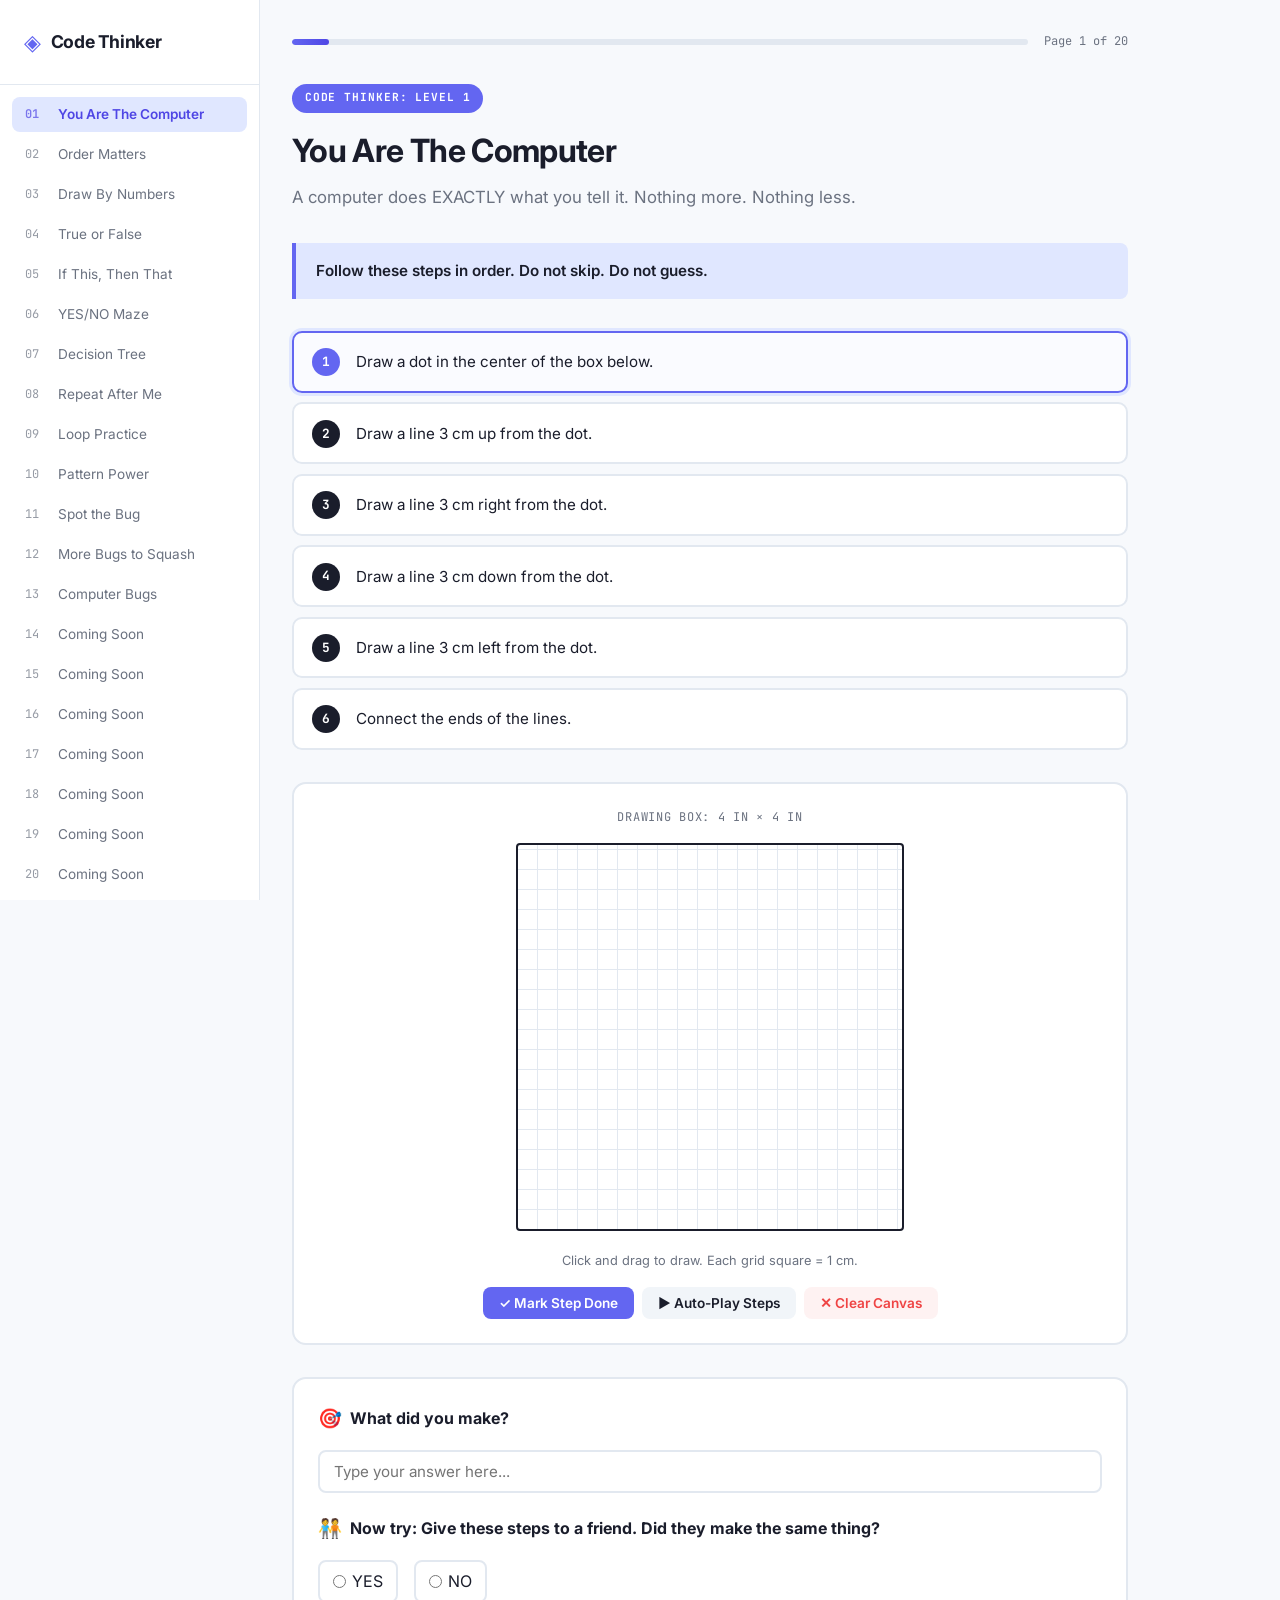
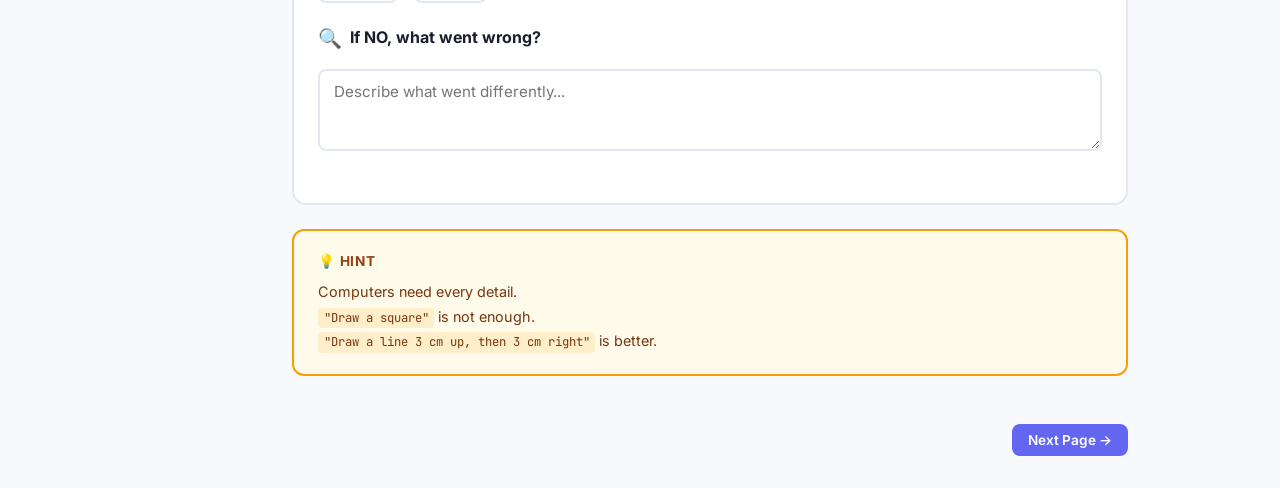
==== commit 500408a1: "more added" ====
--- a/index.html
+++ b/index.html
@@ -47,27 +47,27 @@
       </button>
       <button class="nav-btn" data-target="page-8" onclick="goToPage(8)">
         <span class="nav-num">08</span>
-        <span class="nav-label">Coming Soon</span>
+        <span class="nav-label">Repeat After Me</span>
       </button>
       <button class="nav-btn" data-target="page-9" onclick="goToPage(9)">
         <span class="nav-num">09</span>
-        <span class="nav-label">Coming Soon</span>
+        <span class="nav-label">Loop Practice</span>
       </button>
       <button class="nav-btn" data-target="page-10" onclick="goToPage(10)">
         <span class="nav-num">10</span>
-        <span class="nav-label">Coming Soon</span>
+        <span class="nav-label">Pattern Power</span>
       </button>
       <button class="nav-btn" data-target="page-11" onclick="goToPage(11)">
         <span class="nav-num">11</span>
-        <span class="nav-label">Coming Soon</span>
+        <span class="nav-label">Spot the Bug</span>
       </button>
       <button class="nav-btn" data-target="page-12" onclick="goToPage(12)">
         <span class="nav-num">12</span>
-        <span class="nav-label">Coming Soon</span>
+        <span class="nav-label">More Bugs to Squash</span>
       </button>
       <button class="nav-btn" data-target="page-13" onclick="goToPage(13)">
         <span class="nav-num">13</span>
-        <span class="nav-label">Coming Soon</span>
+        <span class="nav-label">Computer Bugs</span>
       </button>
       <button class="nav-btn" data-target="page-14" onclick="goToPage(14)">
         <span class="nav-num">14</span>
@@ -891,8 +891,102 @@
     <!-- ==================== PAGE 8 ==================== -->
     <section class="page" id="page-8">
       <span class="badge">Code Thinker: Level 1</span>
-      <h1>Coming Soon</h1>
-      <p class="subtitle">Page 8 prompt pending.</p>
+      <h1>Repeat After Me</h1>
+      <p class="subtitle">Computers are good at doing the same thing over and over. We call this a LOOP.</p>
+
+      <!-- Example -->
+      <div class="compare-grid">
+        <div class="compare-card long">
+          <div class="compare-header">
+            <span class="compare-badge">✗ The Long Way</span>
+            <span class="compare-lines">5 lines</span>
+          </div>
+          <div class="compare-body">
+            <div class="line-item">Say "Hello"</div>
+            <div class="line-item">Say "Hello"</div>
+            <div class="line-item">Say "Hello"</div>
+            <div class="line-item">Say "Hello"</div>
+            <div class="line-item">Say "Hello"</div>
+          </div>
+        </div>
+
+        <div class="compare-vs">VS</div>
+
+        <div class="compare-card loop">
+          <div class="compare-header">
+            <span class="compare-badge ok">✓ The Loop Way</span>
+            <span class="compare-lines">2 lines</span>
+          </div>
+          <div class="compare-body code">
+            <div class="code-line"><span class="kw">REPEAT</span> 5 times:</div>
+            <div class="code-line indent">Say <span class="str">"Hello"</span></div>
+          </div>
+        </div>
+      </div>
+
+      <!-- Live Loop Demo -->
+      <div class="simulator-box" style="margin-bottom:1.5rem;">
+        <h3><span class="icon">⚡</span> Try the Loop Live</h3>
+        <div class="loop-controls">
+          <div class="loop-field">
+            <label>What to repeat?</label>
+            <input type="text" id="p8-repeatText" value="Hello" class="loop-input">
+          </div>
+          <div class="loop-field">
+            <label>How many times?</label>
+            <input type="number" id="p8-repeatNum" value="5" min="1" max="20" class="loop-input num">
+          </div>
+          <button class="btn btn-primary" onclick="p8_runLoop()" style="margin-top:1.4rem;">▶ Run Loop</button>
+        </div>
+        <div class="loop-output" id="p8-loopOutput">
+          <span class="loop-placeholder">Click Run to see the magic...</span>
+        </div>
+      </div>
+
+      <!-- Your Turn -->
+      <div class="form-section">
+        <h3><span class="icon">✏️</span> Your Turn: Write "Ha!" 8 times the long way</h3>
+        <div class="long-way-list">
+          <input type="text" class="long-way-input" value="Ha!" readonly>
+          <input type="text" class="long-way-input" value="Ha!" readonly>
+          <input type="text" class="long-way-input" value="Ha!" readonly>
+          <input type="text" class="long-way-input" value="Ha!" readonly>
+          <input type="text" class="long-way-input" value="Ha!" readonly>
+          <input type="text" class="long-way-input" value="Ha!" readonly>
+          <input type="text" class="long-way-input" value="Ha!" readonly>
+          <input type="text" class="long-way-input" value="Ha!" readonly>
+        </div>
+
+        <h3 style="margin-top:1.5rem;"><span class="icon">🔁</span> Now write it using a loop</h3>
+        <div class="loop-code-block">
+          <div class="code-line"><span class="kw">REPEAT</span> <input type="number" id="p8-haNum" class="inline-num" value="8" min="1"> times:</div>
+          <div class="code-line indent">Say <span class="str">"Ha!"</span></div>
+        </div>
+
+        <h3 style="margin-top:1.5rem;"><span class="icon">⏱️</span> Which was faster to write?</h3>
+        <div class="radio-group">
+          <label class="radio-item" onclick="p8_selectRadio(this)">
+            <input type="radio" name="p8-faster" value="long">
+            <span>Long way</span>
+          </label>
+          <label class="radio-item" onclick="p8_selectRadio(this)">
+            <input type="radio" name="p8-faster" value="loop">
+            <span>Loop</span>
+          </label>
+        </div>
+      </div>
+
+      <!-- Challenge -->
+      <div class="form-section challenge-box">
+        <h3><span class="icon">🏆</span> Challenge: A song has a chorus that repeats 3 times. Write it using a loop.</h3>
+        <div class="loop-code-block big">
+          <div class="code-line"><span class="kw">REPEAT</span> <input type="number" id="p8-chorusNum" class="inline-num" value="3" min="1"> times:</div>
+          <div class="code-line indent">
+            <textarea class="loop-textarea" id="p8-chorusText" rows="2" placeholder="Type the chorus here..."></textarea>
+          </div>
+        </div>
+      </div>
+
       <div class="page-nav">
         <button class="btn btn-secondary" onclick="goToPage(7)">← Prev</button>
         <button class="btn btn-primary" onclick="goToPage(9)">Next →</button>
@@ -902,8 +996,105 @@
     <!-- ==================== PAGE 9 ==================== -->
     <section class="page" id="page-9">
       <span class="badge">Code Thinker: Level 1</span>
-      <h1>Coming Soon</h1>
-      <p class="subtitle">Page 9 prompt pending.</p>
+      <h1>Loop Practice</h1>
+      <p class="subtitle">Fill in the blanks to make the loops work.</p>
+
+      <!-- Loop Exercises -->
+      <div class="form-section">
+        <div class="loop-exercises" id="p9-exercises">
+
+          <div class="loop-exercise" data-answer="10">
+            <div class="loop-ex-num">1</div>
+            <div class="loop-ex-body">
+              <div class="loop-ex-label">Count from 1 to 10:</div>
+              <div class="loop-code-fill">
+                <span class="kw">REPEAT</span> <input type="number" class="inline-num" data-q="1"> times:
+                <div class="indent"><span class="kw">Count</span> up by 1</div>
+              </div>
+            </div>
+          </div>
+
+          <div class="loop-exercise" data-answer="6">
+            <div class="loop-ex-num">2</div>
+            <div class="loop-ex-body">
+              <div class="loop-ex-label">Draw 6 circles:</div>
+              <div class="loop-code-fill">
+                <span class="kw">REPEAT</span> <input type="number" class="inline-num" data-q="2"> times:
+                <div class="indent"><span class="kw">Draw</span> a circle</div>
+              </div>
+            </div>
+          </div>
+
+          <div class="loop-exercise" data-answer="5">
+            <div class="loop-ex-num">3</div>
+            <div class="loop-ex-body">
+              <div class="loop-ex-label">Hop forward 5 times:</div>
+              <div class="loop-code-fill">
+                <span class="kw">REPEAT</span> <input type="number" class="inline-num" data-q="3"> times:
+                <div class="indent"><span class="kw">Hop</span></div>
+              </div>
+            </div>
+          </div>
+
+          <div class="loop-exercise" data-answer="3">
+            <div class="loop-ex-num">4</div>
+            <div class="loop-ex-body">
+              <div class="loop-ex-label">Eat 3 bites of food:</div>
+              <div class="loop-code-fill">
+                <span class="kw">REPEAT</span> <input type="number" class="inline-num" data-q="4"> times:
+                <div class="indent"><span class="kw">Take</span> a bite</div>
+              </div>
+            </div>
+          </div>
+
+        </div>
+
+        <div class="toolbar" style="margin-top:1rem;">
+          <button class="btn btn-primary" onclick="p9_check()">✓ Check Answers</button>
+          <button class="btn btn-secondary" onclick="p9_reset()">↺ Reset</button>
+        </div>
+      </div>
+
+      <!-- Draw Your Own -->
+      <div class="form-section">
+        <h3><span class="icon">🎨</span> Draw Your Own Loop</h3>
+        <div class="input-row">
+          <label>I want to:</label>
+          <input type="text" id="p9-want" placeholder="e.g. Jump up and down">
+        </div>
+        <div class="loop-code-block">
+          <div class="code-line"><span class="kw">REPEAT</span> <input type="number" id="p9-ownNum" class="inline-num" placeholder="?"> times:</div>
+          <div class="code-line indent"><input type="text" id="p9-ownAction" class="code-input wide" placeholder="the action..."></div>
+        </div>
+      </div>
+
+      <!-- Nested Loop Challenge -->
+      <div class="form-section challenge-box">
+        <h3><span class="icon">🌀</span> Now Try This Tricky One: A loop inside a loop!</h3>
+        <div class="nested-loop-demo">
+          <div class="nested-code">
+            <div class="code-line"><span class="kw">REPEAT</span> 3 times:</div>
+            <div class="code-line indent"><span class="kw">REPEAT</span> 2 times:</div>
+            <div class="code-line indent2">👏 Clap your hands</div>
+          </div>
+          <div class="clap-visual" id="p9-clapVisual">
+            <div class="clap-row"><span class="clap">👏</span><span class="clap">👏</span></div>
+            <div class="clap-row"><span class="clap">👏</span><span class="clap">👏</span></div>
+            <div class="clap-row"><span class="clap">👏</span><span class="clap">👏</span></div>
+          </div>
+        </div>
+
+        <div class="input-row" style="margin-top:1rem;">
+          <label>How many claps total?</label>
+          <input type="number" id="p9-clapAnswer" class="inline-num" style="width:80px;" placeholder="?">
+        </div>
+
+        <h3 style="margin-top:1rem;"><span class="icon">📝</span> Show your work:</h3>
+        <div class="input-row">
+          <textarea id="p9-work" rows="3" placeholder="Explain how you figured it out..."></textarea>
+        </div>
+      </div>
+
       <div class="page-nav">
         <button class="btn btn-secondary" onclick="goToPage(8)">← Prev</button>
         <button class="btn btn-primary" onclick="goToPage(10)">Next →</button>
@@ -913,8 +1104,147 @@
     <!-- ==================== PAGE 10 ==================== -->
     <section class="page" id="page-10">
       <span class="badge">Code Thinker: Level 1</span>
-      <h1>Coming Soon</h1>
-      <p class="subtitle">Page 10 prompt pending.</p>
+      <h1>Pattern Power</h1>
+      <p class="subtitle">Loops help us spot and use patterns.</p>
+
+      <!-- Example -->
+      <div class="pattern-example">
+        <h3><span class="icon">🔍</span> Look at this pattern</h3>
+        <div class="pattern-display" id="p10-exampleDisplay">
+          <span class="pat-item">★</span>
+          <span class="pat-item">☆</span>
+          <span class="pat-item">★</span>
+          <span class="pat-item">☆</span>
+          <span class="pat-item">★</span>
+          <span class="pat-item">☆</span>
+        </div>
+        <div class="pattern-questions">
+          <div class="input-row">
+            <label>What repeats?</label>
+            <input type="text" value="★ then ☆" readonly class="locked">
+          </div>
+          <div class="input-row">
+            <label>How many times?</label>
+            <input type="text" value="3" readonly class="locked">
+          </div>
+          <div class="loop-code-block">
+            <div class="code-line"><span class="kw">REPEAT</span> 3 times:</div>
+            <div class="code-line indent">★ then ☆</div>
+          </div>
+        </div>
+      </div>
+
+      <!-- Pattern Exercises -->
+      <div class="form-section">
+        <h3><span class="icon">✏️</span> Your Turn — Finish the Pattern</h3>
+        <div class="pattern-grid" id="p10-patterns">
+
+          <!-- Pattern 1 -->
+          <div class="pattern-card" data-repeat="▲ ▲ ■" data-times="4">
+            <div class="pattern-visual">
+              <span class="pat-shape">▲</span>
+              <span class="pat-shape">▲</span>
+              <span class="pat-shape">■</span>
+              <span class="pat-shape">▲</span>
+              <span class="pat-shape">▲</span>
+              <span class="pat-shape">■</span>
+              <span class="pat-shape">▲</span>
+              <span class="pat-shape">▲</span>
+              <span class="pat-shape">■</span>
+              <span class="pat-shape">▲</span>
+              <span class="pat-shape">▲</span>
+              <span class="pat-shape missing" id="p10-p1-missing">?</span>
+            </div>
+            <div class="pattern-work">
+              <div class="input-row compact">
+                <label>What repeats?</label>
+                <input type="text" class="pat-what" placeholder="e.g. ▲ ▲ ■">
+              </div>
+              <div class="loop-code-fill small">
+                <span class="kw">REPEAT</span> <input type="number" class="inline-num pat-times" placeholder="?"> times:
+                <div class="indent"><input type="text" class="pat-loop-action" placeholder="the pattern..."></div>
+              </div>
+            </div>
+          </div>
+
+          <!-- Pattern 2 -->
+          <div class="pattern-card" data-repeat="1 2 3" data-times="4">
+            <div class="pattern-visual">
+              <span class="pat-num">1</span>
+              <span class="pat-num">2</span>
+              <span class="pat-num">3</span>
+              <span class="pat-num">1</span>
+              <span class="pat-num">2</span>
+              <span class="pat-num">3</span>
+              <span class="pat-num">1</span>
+              <span class="pat-num">2</span>
+              <span class="pat-num">3</span>
+              <span class="pat-num">1</span>
+              <span class="pat-num">2</span>
+              <span class="pat-num missing" id="p10-p2-missing">?</span>
+            </div>
+            <div class="pattern-work">
+              <div class="input-row compact">
+                <label>What repeats?</label>
+                <input type="text" class="pat-what" placeholder="e.g. 1 2 3">
+              </div>
+              <div class="loop-code-fill small">
+                <span class="kw">REPEAT</span> <input type="number" class="inline-num pat-times" placeholder="?"> times:
+                <div class="indent"><input type="text" class="pat-loop-action" placeholder="the pattern..."></div>
+              </div>
+            </div>
+          </div>
+
+          <!-- Pattern 3 -->
+          <div class="pattern-card" data-repeat="A B B A" data-times="3">
+            <div class="pattern-visual">
+              <span class="pat-letter">A</span>
+              <span class="pat-letter">B</span>
+              <span class="pat-letter">B</span>
+              <span class="pat-letter">A</span>
+              <span class="pat-letter">A</span>
+              <span class="pat-letter">B</span>
+              <span class="pat-letter">B</span>
+              <span class="pat-letter">A</span>
+              <span class="pat-letter">A</span>
+              <span class="pat-letter">B</span>
+              <span class="pat-letter missing" id="p10-p3-missing1">?</span>
+              <span class="pat-letter missing" id="p10-p3-missing2">?</span>
+            </div>
+            <div class="pattern-work">
+              <div class="input-row compact">
+                <label>What repeats?</label>
+                <input type="text" class="pat-what" placeholder="e.g. A B B A">
+              </div>
+              <div class="loop-code-fill small">
+                <span class="kw">REPEAT</span> <input type="number" class="inline-num pat-times" placeholder="?"> times:
+                <div class="indent"><input type="text" class="pat-loop-action" placeholder="the pattern..."></div>
+              </div>
+            </div>
+          </div>
+
+        </div>
+
+        <div class="toolbar" style="margin-top:1rem;">
+          <button class="btn btn-primary" onclick="p10_check()">✓ Check Answers</button>
+          <button class="btn btn-secondary" onclick="p10_reset()">↺ Reset</button>
+          <button class="btn btn-danger" onclick="p10_reveal()">👁 Reveal Missing</button>
+        </div>
+      </div>
+
+      <!-- Make Your Own -->
+      <div class="form-section">
+        <h3><span class="icon">🎨</span> Make Your Own Pattern</h3>
+        <div class="input-row">
+          <textarea id="p10-mypattern" rows="2" placeholder="Type your pattern here (e.g. ♥ ♥ ♦ ♥ ♥ ♦)"></textarea>
+        </div>
+        <h3 style="margin-top:1rem;">Write the loop for it:</h3>
+        <div class="loop-code-block">
+          <div class="code-line"><span class="kw">REPEAT</span> <input type="number" id="p10-myTimes" class="inline-num" placeholder="?"> times:</div>
+          <div class="code-line indent"><input type="text" id="p10-myAction" class="code-input wide" placeholder="your pattern action..."></div>
+        </div>
+      </div>
+
       <div class="page-nav">
         <button class="btn btn-secondary" onclick="goToPage(9)">← Prev</button>
         <button class="btn btn-primary" onclick="goToPage(11)">Next →</button>
@@ -924,8 +1254,127 @@
     <!-- ==================== PAGE 11 ==================== -->
     <section class="page" id="page-11">
       <span class="badge">Code Thinker: Level 1</span>
-      <h1>Coming Soon</h1>
-      <p class="subtitle">Page 11 prompt pending.</p>
+      <h1>Spot the Bug 🐞</h1>
+      <p class="subtitle">A "bug" is a mistake in instructions. The computer follows them anyway — even if they're wrong!</p>
+
+      <!-- Example Bug -->
+      <div class="bug-example">
+        <h3><span class="icon">🍞</span> Example Bug: Steps to make toast</h3>
+        <div class="recipe-steps-list" id="p11-toastSteps">
+          <div class="recipe-step-item" data-step="1">
+            <span class="rstep-num">1</span>
+            <span class="rstep-text">Put bread in toaster</span>
+          </div>
+          <div class="recipe-step-item" data-step="2">
+            <span class="rstep-num">2</span>
+            <span class="rstep-text">Push lever down</span>
+          </div>
+          <div class="recipe-step-item" data-step="3">
+            <span class="rstep-num">3</span>
+            <span class="rstep-text">Wait 2 minutes</span>
+          </div>
+          <div class="recipe-step-item" data-step="4">
+            <span class="rstep-num">4</span>
+            <span class="rstep-text">Take toast out</span>
+          </div>
+          <div class="recipe-step-item bugged" data-step="5" id="p11-toastBug">
+            <span class="rstep-num">5</span>
+            <span class="rstep-text">Put jam on toast</span>
+            <span class="bug-tag">🐞 BUG!</span>
+          </div>
+        </div>
+
+        <div class="input-row" style="margin-top:1rem;">
+          <label>What is the bug in step 5?</label>
+          <input type="text" id="p11-toastGuess" placeholder="Type your guess...">
+        </div>
+
+        <div class="toolbar" style="margin-top:0.75rem;">
+          <button class="btn btn-primary" onclick="p11_checkToast()">✓ Check</button>
+          <button class="btn btn-danger" onclick="p11_revealToast()">👁 Reveal Answer</button>
+        </div>
+
+        <div class="reveal-box" id="p11-toastAnswer" style="display:none;">
+          <p><strong>Answer:</strong> The toast is still hot. You might burn your fingers.</p>
+          <p style="margin-top:0.5rem;"><strong>Better step 5:</strong> "Let toast cool, then put jam on."</p>
+        </div>
+      </div>
+
+      <!-- Your Turn -->
+      <div class="form-section">
+        <h3><span class="icon">🥣</span> Your Turn — Find the Bug</h3>
+        <div class="recipe-steps-list">
+          <div class="recipe-step-item">
+            <span class="rstep-num">1</span>
+            <span class="rstep-text">Get a bowl</span>
+          </div>
+          <div class="recipe-step-item bugged" id="p11-cerealBug1">
+            <span class="rstep-num">2</span>
+            <span class="rstep-text">Pour milk in bowl</span>
+          </div>
+          <div class="recipe-step-item bugged" id="p11-cerealBug2">
+            <span class="rstep-num">3</span>
+            <span class="rstep-text">Pour cereal on top</span>
+          </div>
+          <div class="recipe-step-item">
+            <span class="rstep-num">4</span>
+            <span class="rstep-text">Get a spoon</span>
+          </div>
+          <div class="recipe-step-item">
+            <span class="rstep-num">5</span>
+            <span class="rstep-text">Eat</span>
+          </div>
+        </div>
+
+        <h3 style="margin-top:1.25rem;"><span class="icon">🔍</span> BUG:</h3>
+        <div class="input-row">
+          <textarea id="p11-bugDesc" rows="2" placeholder="Describe the bug..."></textarea>
+        </div>
+
+        <h3 style="margin-top:1.25rem;"><span class="icon">🔧</span> Fixed Version:</h3>
+        <div class="fix-steps">
+          <div class="step-input-row">
+            <span class="step-input-num">1</span>
+            <input type="text" id="p11-fix1" placeholder="Fixed step 1...">
+          </div>
+          <div class="step-input-row">
+            <span class="step-input-num">2</span>
+            <input type="text" id="p11-fix2" placeholder="Fixed step 2...">
+          </div>
+          <div class="step-input-row">
+            <span class="step-input-num">3</span>
+            <input type="text" id="p11-fix3" placeholder="Fixed step 3...">
+          </div>
+          <div class="step-input-row">
+            <span class="step-input-num">4</span>
+            <input type="text" id="p11-fix4" placeholder="Fixed step 4...">
+          </div>
+          <div class="step-input-row">
+            <span class="step-input-num">5</span>
+            <input type="text" id="p11-fix5" placeholder="Fixed step 5...">
+          </div>
+        </div>
+
+        <div class="toolbar" style="margin-top:1rem;">
+          <button class="btn btn-primary" onclick="p11_revealCereal()">👁 Reveal Bug & Fix</button>
+          <button class="btn btn-secondary" onclick="p11_resetCereal()">↺ Reset</button>
+        </div>
+
+        <div class="reveal-box" id="p11-cerealAnswer" style="display:none;">
+          <p><strong>Bug:</strong> Steps 2 and 3 are backwards! If you pour milk first, the cereal gets soggy.</p>
+          <p style="margin-top:0.5rem;"><strong>Fix:</strong> Pour cereal first, then milk.</p>
+        </div>
+      </div>
+
+      <div class="hint-box">
+        <h4>💡 Remember</h4>
+        <p>
+          Computers never "fix" bugs by themselves.<br>
+          They do EXACTLY what you tell them — even if it's wrong!<br>
+          Finding bugs is called <strong>debugging</strong>.
+        </p>
+      </div>
+
       <div class="page-nav">
         <button class="btn btn-secondary" onclick="goToPage(10)">← Prev</button>
         <button class="btn btn-primary" onclick="goToPage(12)">Next →</button>
@@ -935,8 +1384,100 @@
     <!-- ==================== PAGE 12 ==================== -->
     <section class="page" id="page-12">
       <span class="badge">Code Thinker: Level 1</span>
-      <h1>Coming Soon</h1>
-      <p class="subtitle">Page 12 prompt pending.</p>
+      <h1>More Bugs to Squash 🐞</h1>
+      <p class="subtitle">Find the bug. Explain what's wrong. Fix it.</p>
+
+      <!-- Bug 1 -->
+      <div class="bug-exercise" id="p12-bug1">
+        <div class="bug-header">
+          <span class="bug-icon">🐞</span>
+          <h3>BUG 1: Steps to tie shoes</h3>
+        </div>
+        <div class="recipe-steps-list">
+          <div class="recipe-step-item"><span class="rstep-num">1</span><span class="rstep-text">Cross the laces</span></div>
+          <div class="recipe-step-item"><span class="rstep-num">2</span><span class="rstep-text">Make a loop with one lace</span></div>
+          <div class="recipe-step-item"><span class="rstep-num">3</span><span class="rstep-text">Make a loop with the other lace</span></div>
+          <div class="recipe-step-item"><span class="rstep-num">4</span><span class="rstep-text">Pull both loops tight</span></div>
+        </div>
+        <div class="input-row" style="margin-top:1rem;">
+          <label>What's wrong?</label>
+          <textarea id="p12-b1-wrong" rows="2" placeholder="Describe the bug..."></textarea>
+        </div>
+        <div class="input-row">
+          <label>Fixed:</label>
+          <textarea id="p12-b1-fix" rows="3" placeholder="Write the fixed steps..."></textarea>
+        </div>
+        <div class="toolbar">
+          <button class="btn btn-primary" onclick="p12_reveal(1)">👁 Reveal Hint</button>
+        </div>
+        <div class="reveal-box" id="p12-b1-answer" style="display:none;">
+          <p><strong>Bug:</strong> You never actually tied a knot! Two loose loops won't stay together.</p>
+          <p style="margin-top:0.5rem;"><strong>Fix:</strong> After making the first loop, wrap the other lace around it and tuck it through before pulling tight.</p>
+        </div>
+      </div>
+
+      <!-- Bug 2 -->
+      <div class="bug-exercise" id="p12-bug2">
+        <div class="bug-header">
+          <span class="bug-icon">🐞</span>
+          <h3>BUG 2: Steps to brush teeth</h3>
+        </div>
+        <div class="recipe-steps-list">
+          <div class="recipe-step-item"><span class="rstep-num">1</span><span class="rstep-text">Put toothpaste on brush</span></div>
+          <div class="recipe-step-item"><span class="rstep-num">2</span><span class="rstep-text">Brush for 2 minutes</span></div>
+          <div class="recipe-step-item"><span class="rstep-num">3</span><span class="rstep-text">Rinse mouth</span></div>
+          <div class="recipe-step-item"><span class="rstep-num">4</span><span class="rstep-text">Put toothbrush away</span></div>
+        </div>
+        <div class="input-row" style="margin-top:1rem;">
+          <label>What's wrong?</label>
+          <textarea id="p12-b2-wrong" rows="2" placeholder="Describe the bug..."></textarea>
+        </div>
+        <div class="input-row">
+          <label>Fixed:</label>
+          <textarea id="p12-b2-fix" rows="3" placeholder="Write the fixed steps..."></textarea>
+        </div>
+        <div class="toolbar">
+          <button class="btn btn-primary" onclick="p12_reveal(2)">👁 Reveal Hint</button>
+        </div>
+        <div class="reveal-box" id="p12-b2-answer" style="display:none;">
+          <p><strong>Bug:</strong> Missing "wet the brush" before toothpaste, and missing "spit" after brushing!</p>
+          <p style="margin-top:0.5rem;"><strong>Fix:</strong> 1. Wet brush. 2. Add toothpaste. 3. Brush. 4. Spit. 5. Rinse. 6. Put away.</p>
+        </div>
+      </div>
+
+      <!-- Bug 3 -->
+      <div class="bug-exercise" id="p12-bug3">
+        <div class="bug-header">
+          <span class="bug-icon">🐞</span>
+          <h3>BUG 3: Steps to get dressed</h3>
+        </div>
+        <div class="recipe-steps-list">
+          <div class="recipe-step-item"><span class="rstep-num">1</span><span class="rstep-text">Put on shirt</span></div>
+          <div class="recipe-step-item bugged" id="p12-b3-step2"><span class="rstep-num">2</span><span class="rstep-text">Put on socks</span></div>
+          <div class="recipe-step-item"><span class="rstep-num">3</span><span class="rstep-text">Put on pants</span></div>
+          <div class="recipe-step-item"><span class="rstep-num">4</span><span class="rstep-text">Put on shoes</span></div>
+        </div>
+        <div class="input-row" style="margin-top:1rem;">
+          <label>What's wrong?</label>
+          <textarea id="p12-b3-wrong" rows="2" placeholder="Describe the bug..."></textarea>
+        </div>
+        <div class="input-row">
+          <label>Fixed:</label>
+          <textarea id="p12-b3-fix" rows="3" placeholder="Write the fixed steps..."></textarea>
+        </div>
+        <div class="toolbar">
+          <button class="btn btn-primary" onclick="p12_reveal(3)">👁 Reveal Hint</button>
+        </div>
+        <div class="reveal-box" id="p12-b3-answer" style="display:none;">
+          <p><strong>Bug:</strong> Socks go on AFTER pants! Otherwise you can't pull your pants over your socks easily.</p>
+          <p style="margin-top:0.5rem;"><strong>Fix:</strong> 1. Shirt. 2. Pants. 3. Socks. 4. Shoes.</p>
+        </div>
+      </div>
+
+      <div class="toolbar" style="justify-content:center; margin-bottom:1.5rem;">
+        <button class="btn btn-secondary" onclick="p12_resetAll()">↺ Reset All Bugs</button>
+      </div>
+
       <div class="page-nav">
         <button class="btn btn-secondary" onclick="goToPage(11)">← Prev</button>
         <button class="btn btn-primary" onclick="goToPage(13)">Next →</button>
@@ -946,8 +1487,94 @@
     <!-- ==================== PAGE 13 ==================== -->
     <section class="page" id="page-13">
       <span class="badge">Code Thinker: Level 1</span>
-      <h1>Coming Soon</h1>
-      <p class="subtitle">Page 13 prompt pending.</p>
+      <h1>Computer Bugs 🐞</h1>
+      <p class="subtitle">These instructions are for a robot moving on a grid. Find the bug!</p>
+
+      <!-- Grid Simulator -->
+      <div class="grid-sim">
+        <div class="grid-board" id="p13-grid">
+          <div class="grid-cell start" data-x="0" data-y="0">START</div>
+          <div class="grid-cell" data-x="1" data-y="0"></div>
+          <div class="grid-cell" data-x="2" data-y="0"></div>
+          <div class="grid-cell" data-x="0" data-y="1"></div>
+          <div class="grid-cell" data-x="1" data-y="1"></div>
+          <div class="grid-cell" data-x="2" data-y="1"></div>
+          <div class="grid-cell" data-x="0" data-y="2"></div>
+          <div class="grid-cell" data-x="1" data-y="2"></div>
+          <div class="grid-cell goal" data-x="2" data-y="2">★</div>
+        </div>
+        <div class="robot" id="p13-robot">🤖</div>
+        <div class="robot-trail" id="p13-trail"></div>
+      </div>
+
+      <!-- Buggy Program -->
+      <div class="form-section">
+        <h3><span class="icon">🤖</span> Buggy Program</h3>
+        <div class="program-steps" id="p13-buggy">
+          <div class="prog-step"><span class="prog-num">1</span><input type="text" value="Move right" readonly class="locked"></div>
+          <div class="prog-step"><span class="prog-num">2</span><input type="text" value="Move right" readonly class="locked"></div>
+          <div class="prog-step"><span class="prog-num">3</span><input type="text" value="Move down" readonly class="locked"></div>
+          <div class="prog-step"><span class="prog-num">4</span><input type="text" value="Move down" readonly class="locked"></div>
+          <div class="prog-step"><span class="prog-num">5</span><input type="text" value="Move left" readonly class="locked"></div>
+        </div>
+        <div class="toolbar" style="margin-top:1rem;">
+          <button class="btn btn-primary" onclick="p13_runBuggy()">▶ Run Buggy Program</button>
+          <button class="btn btn-secondary" onclick="p13_resetRobot()">↺ Reset Robot</button>
+        </div>
+        <div class="sim-result" id="p13-buggyResult" style="display:none; margin-top:1rem;"></div>
+      </div>
+
+      <!-- Analysis -->
+      <div class="form-section">
+        <h3><span class="icon">🔍</span> Analysis</h3>
+        <h4>Did it work?</h4>
+        <div class="radio-group">
+          <label class="radio-item" onclick="p13_selectRadio(this)">
+            <input type="radio" name="p13-work" value="yes">
+            <span>YES</span>
+          </label>
+          <label class="radio-item" onclick="p13_selectRadio(this)">
+            <input type="radio" name="p13-work" value="no">
+            <span>NO</span>
+          </label>
+        </div>
+
+        <h4 style="margin-top:1.25rem;">Where did it end up?</h4>
+        <div class="input-row">
+          <input type="text" id="p13-endPos" placeholder="e.g. Bottom middle">
+        </div>
+
+        <h4 style="margin-top:1.25rem;">BUG:</h4>
+        <div class="input-row">
+          <textarea id="p13-bugDesc" rows="2" placeholder="Describe the bug..."></textarea>
+        </div>
+      </div>
+
+      <!-- Fixed Program -->
+      <div class="form-section">
+        <h3><span class="icon">🔧</span> Fixed Instructions</h3>
+        <div class="program-steps">
+          <div class="prog-step"><span class="prog-num">1</span><input type="text" id="p13-f1" placeholder="Fixed step 1..."></div>
+          <div class="prog-step"><span class="prog-num">2</span><input type="text" id="p13-f2" placeholder="Fixed step 2..."></div>
+          <div class="prog-step"><span class="prog-num">3</span><input type="text" id="p13-f3" placeholder="Fixed step 3..."></div>
+          <div class="prog-step"><span class="prog-num">4</span><input type="text" id="p13-f4" placeholder="Fixed step 4..."></div>
+          <div class="prog-step"><span class="prog-num">5</span><input type="text" id="p13-f5" placeholder="Fixed step 5..."></div>
+        </div>
+        <div class="toolbar" style="margin-top:1rem;">
+          <button class="btn btn-primary" onclick="p13_runFixed()">▶ Run Fixed Program</button>
+          <button class="btn btn-danger" onclick="p13_revealFix()">👁 Reveal Answer</button>
+        </div>
+        <div class="sim-result" id="p13-fixedResult" style="display:none; margin-top:1rem;"></div>
+      </div>
+
+      <div class="hint-box">
+        <h4>💡 Tip</h4>
+        <p>
+          Always trace your code step by step.<br>
+          Draw the path on paper (or the grid above) to see where the robot really goes!
+        </p>
+      </div>
+
       <div class="page-nav">
         <button class="btn btn-secondary" onclick="goToPage(12)">← Prev</button>
         <button class="btn btn-primary" onclick="goToPage(14)">Next →</button>
--- a/styles.css
+++ b/styles.css
@@ -1585,6 +1585,777 @@
   }
 }
 
+/* ==================== PAGE 8: REPEAT AFTER ME ==================== */
+.compare-grid {
+  display: grid;
+  grid-template-columns: 1fr auto 1fr;
+  gap: 1rem;
+  align-items: stretch;
+  margin-bottom: 2rem;
+}
+
+.compare-card {
+  background: var(--card);
+  border: 2px solid var(--border);
+  border-radius: 14px;
+  overflow: hidden;
+  display: flex;
+  flex-direction: column;
+}
+
+.compare-card.loop {
+  border-color: var(--success);
+}
+
+.compare-header {
+  display: flex;
+  justify-content: space-between;
+  align-items: center;
+  padding: 0.75rem 1rem;
+  background: #f1f5f9;
+  border-bottom: 1px solid var(--border);
+}
+
+.compare-badge {
+  font-size: 0.8rem;
+  font-weight: 700;
+  color: var(--danger);
+}
+
+.compare-badge.ok {
+  color: var(--success);
+}
+
+.compare-lines {
+  font-family: 'JetBrains Mono', monospace;
+  font-size: 0.7rem;
+  color: var(--muted);
+  background: #fff;
+  padding: 0.2rem 0.5rem;
+  border-radius: 4px;
+}
+
+.compare-body {
+  padding: 1rem 1.25rem;
+  flex: 1;
+}
+
+.compare-body.code {
+  font-family: 'JetBrains Mono', monospace;
+  font-size: 0.9rem;
+  line-height: 1.8;
+}
+
+.line-item {
+  font-family: 'JetBrains Mono', monospace;
+  font-size: 0.85rem;
+  padding: 0.35rem 0;
+  border-bottom: 1px dashed var(--border);
+  color: var(--text);
+}
+
+.line-item:last-child {
+  border-bottom: none;
+}
+
+.compare-vs {
+  display: flex;
+  align-items: center;
+  justify-content: center;
+  font-family: 'JetBrains Mono', monospace;
+  font-size: 0.9rem;
+  font-weight: 700;
+  color: var(--muted);
+}
+
+/* Loop Simulator */
+.loop-controls {
+  display: flex;
+  gap: 1rem;
+  align-items: flex-end;
+  flex-wrap: wrap;
+  margin-bottom: 1rem;
+}
+
+.loop-field {
+  display: flex;
+  flex-direction: column;
+  gap: 0.3rem;
+}
+
+.loop-field label {
+  font-size: 0.8rem;
+  color: #94a3b8;
+}
+
+.loop-input {
+  font-family: 'Inter', sans-serif;
+  font-size: 0.95rem;
+  padding: 0.5rem 0.75rem;
+  border: 2px solid #475569;
+  border-radius: 8px;
+  background: #0f172a;
+  color: #e2e8f0;
+  min-width: 140px;
+}
+
+.loop-input.num {
+  min-width: 80px;
+  max-width: 100px;
+}
+
+.loop-output {
+  background: #0f172a;
+  border-radius: 8px;
+  padding: 1rem;
+  font-family: 'JetBrains Mono', monospace;
+  font-size: 0.95rem;
+  line-height: 1.6;
+  min-height: 60px;
+  color: #34d399;
+}
+
+.loop-placeholder {
+  color: #475569;
+}
+
+/* Long Way List */
+.long-way-list {
+  display: flex;
+  flex-direction: column;
+  gap: 0.4rem;
+}
+
+.long-way-input {
+  font-family: 'JetBrains Mono', monospace;
+  font-size: 0.9rem;
+  padding: 0.5rem 0.75rem;
+  border: 2px solid var(--border);
+  border-radius: 8px;
+  background: #f8fafc;
+  color: var(--text);
+  pointer-events: none;
+}
+
+/* Loop Code Block */
+.loop-code-block {
+  background: #1a1d2b;
+  border-radius: 10px;
+  padding: 1rem 1.25rem;
+  font-family: 'JetBrains Mono', monospace;
+  font-size: 0.95rem;
+  line-height: 1.8;
+  color: #e2e8f0;
+}
+
+.loop-code-block.big {
+  padding: 1.25rem;
+}
+
+.loop-code-block .kw {
+  color: #c084fc;
+  font-weight: 700;
+}
+
+.loop-code-block .str {
+  color: #34d399;
+}
+
+.inline-num {
+  font-family: 'JetBrains Mono', monospace;
+  font-size: 0.9rem;
+  padding: 0.15rem 0.4rem;
+  border: 2px solid #475569;
+  border-radius: 6px;
+  background: #0f172a;
+  color: #fbbf24;
+  width: 60px;
+  text-align: center;
+}
+
+.loop-textarea {
+  font-family: 'Inter', sans-serif;
+  font-size: 0.9rem;
+  padding: 0.5rem 0.75rem;
+  border: 2px solid #475569;
+  border-radius: 8px;
+  background: #0f172a;
+  color: #e2e8f0;
+  width: 100%;
+  resize: vertical;
+  min-height: 60px;
+}
+
+@media (max-width: 600px) {
+  .compare-grid {
+    grid-template-columns: 1fr;
+  }
+  .compare-vs {
+    padding: 0.5rem 0;
+  }
+}
+
+/* ==================== PAGE 9: LOOP PRACTICE ==================== */
+.loop-exercises {
+  display: flex;
+  flex-direction: column;
+  gap: 1rem;
+}
+
+.loop-exercise {
+  display: flex;
+  align-items: flex-start;
+  gap: 1rem;
+  padding: 1rem 1.25rem;
+  background: #f8fafc;
+  border: 2px solid var(--border);
+  border-radius: 12px;
+  transition: all 0.3s ease;
+}
+
+.loop-exercise.correct {
+  border-color: var(--success);
+  background: #f0fdf4;
+}
+
+.loop-exercise.wrong {
+  border-color: var(--danger);
+  background: #fef2f2;
+}
+
+.loop-ex-num {
+  flex-shrink: 0;
+  width: 32px;
+  height: 32px;
+  display: flex;
+  align-items: center;
+  justify-content: center;
+  background: var(--text);
+  color: #fff;
+  font-family: 'JetBrains Mono', monospace;
+  font-size: 0.85rem;
+  font-weight: 700;
+  border-radius: 50%;
+}
+
+.loop-ex-body {
+  flex: 1;
+}
+
+.loop-ex-label {
+  font-weight: 600;
+  font-size: 0.95rem;
+  margin-bottom: 0.5rem;
+}
+
+.loop-code-fill {
+  font-family: 'JetBrains Mono', monospace;
+  font-size: 0.9rem;
+  line-height: 1.8;
+  color: var(--text);
+}
+
+.loop-code-fill .kw {
+  color: var(--accent);
+  font-weight: 700;
+}
+
+.loop-code-fill .indent {
+  padding-left: 1.5rem;
+}
+
+.indent2 {
+  padding-left: 3rem;
+}
+
+/* Nested Loop */
+.nested-loop-demo {
+  display: grid;
+  grid-template-columns: 1fr auto;
+  gap: 1.5rem;
+  align-items: center;
+}
+
+.nested-code {
+  font-family: 'JetBrains Mono', monospace;
+  font-size: 0.9rem;
+  line-height: 1.8;
+  color: var(--text);
+}
+
+.nested-code .kw {
+  color: var(--accent);
+  font-weight: 700;
+}
+
+.clap-visual {
+  display: flex;
+  flex-direction: column;
+  gap: 0.5rem;
+  background: #fffbeb;
+  border: 2px solid #f59e0b;
+  border-radius: 12px;
+  padding: 1rem;
+}
+
+.clap-row {
+  display: flex;
+  gap: 0.5rem;
+  justify-content: center;
+}
+
+.clap {
+  font-size: 1.5rem;
+  animation: clapPop 0.6s ease infinite alternate;
+}
+
+.clap-row:nth-child(2) .clap {
+  animation-delay: 0.2s;
+}
+
+.clap-row:nth-child(3) .clap {
+  animation-delay: 0.4s;
+}
+
+@keyframes clapPop {
+  from { transform: scale(1); }
+  to { transform: scale(1.2); }
+}
+
+@media (max-width: 600px) {
+  .nested-loop-demo {
+    grid-template-columns: 1fr;
+  }
+}
+
+/* ==================== PAGE 10: PATTERN POWER ==================== */
+.pattern-example {
+  background: var(--card);
+  border: 2px solid var(--border);
+  border-radius: 14px;
+  padding: 1.5rem;
+  margin-bottom: 1.5rem;
+}
+
+.pattern-example h3 {
+  font-size: 1.05rem;
+  margin-bottom: 1rem;
+  display: flex;
+  align-items: center;
+  gap: 0.5rem;
+}
+
+.pattern-display {
+  display: flex;
+  gap: 0.6rem;
+  justify-content: center;
+  font-size: 2rem;
+  margin-bottom: 1.25rem;
+  padding: 1rem;
+  background: #f8fafc;
+  border-radius: 10px;
+}
+
+.pat-item {
+  animation: patBounce 1.5s ease infinite;
+}
+
+.pat-item:nth-child(2) { animation-delay: 0.15s; }
+.pat-item:nth-child(3) { animation-delay: 0.3s; }
+.pat-item:nth-child(4) { animation-delay: 0.45s; }
+.pat-item:nth-child(5) { animation-delay: 0.6s; }
+.pat-item:nth-child(6) { animation-delay: 0.75s; }
+
+@keyframes patBounce {
+  0%, 100% { transform: translateY(0); }
+  50% { transform: translateY(-6px); }
+}
+
+.pattern-questions .input-row label {
+  font-size: 0.85rem;
+  font-weight: 600;
+  color: var(--muted);
+  margin-bottom: 0.3rem;
+  display: block;
+}
+
+.pattern-questions input.locked {
+  background: #f1f5f9;
+  border-color: #cbd5e1;
+  color: var(--muted);
+  pointer-events: none;
+}
+
+/* Pattern Grid */
+.pattern-grid {
+  display: grid;
+  grid-template-columns: repeat(3, 1fr);
+  gap: 1rem;
+}
+
+.pattern-card {
+  background: #f8fafc;
+  border: 2px solid var(--border);
+  border-radius: 12px;
+  padding: 1rem;
+  transition: all 0.3s ease;
+}
+
+.pattern-card.correct {
+  border-color: var(--success);
+  background: #f0fdf4;
+}
+
+.pattern-card.wrong {
+  border-color: var(--danger);
+  background: #fef2f2;
+}
+
+.pattern-visual {
+  display: flex;
+  flex-wrap: wrap;
+  gap: 0.35rem;
+  justify-content: center;
+  font-size: 1.4rem;
+  margin-bottom: 1rem;
+  padding: 0.75rem;
+  background: #fff;
+  border-radius: 8px;
+  min-height: 56px;
+}
+
+.pat-shape, .pat-num, .pat-letter {
+  display: inline-flex;
+  align-items: center;
+  justify-content: center;
+  width: 32px;
+  height: 32px;
+  border-radius: 6px;
+  background: #e2e8f0;
+  font-size: 1rem;
+  font-weight: 700;
+}
+
+.pat-shape {
+  font-size: 1.2rem;
+}
+
+.pat-letter {
+  font-family: 'JetBrains Mono', monospace;
+  text-transform: uppercase;
+}
+
+.pat-shape.missing, .pat-num.missing, .pat-letter.missing {
+  background: var(--accent-light);
+  color: var(--accent);
+  border: 2px dashed var(--accent);
+  font-size: 0.9rem;
+}
+
+.pat-shape.missing.revealed, .pat-num.missing.revealed, .pat-letter.missing.revealed {
+  background: var(--success);
+  color: #fff;
+  border-style: solid;
+  border-color: var(--success);
+}
+
+.pattern-work .input-row.compact {
+  margin-bottom: 0.6rem;
+}
+
+.pattern-work .input-row.compact label {
+  font-size: 0.8rem;
+  font-weight: 600;
+  color: var(--muted);
+  margin-bottom: 0.25rem;
+  display: block;
+}
+
+.loop-code-fill.small {
+  font-family: 'JetBrains Mono', monospace;
+  font-size: 0.82rem;
+  line-height: 1.7;
+}
+
+.loop-code-fill.small .kw {
+  color: var(--accent);
+  font-weight: 700;
+}
+
+.loop-code-fill.small input {
+  font-size: 0.8rem;
+  padding: 0.15rem 0.35rem;
+}
+
+@media (max-width: 768px) {
+  .pattern-grid {
+    grid-template-columns: 1fr;
+  }
+}
+
+/* ==================== PAGE 11: SPOT THE BUG ==================== */
+.bug-example {
+  background: var(--card);
+  border: 2px solid var(--border);
+  border-radius: 14px;
+  padding: 1.5rem;
+  margin-bottom: 1.5rem;
+}
+
+.bug-example h3 {
+  font-size: 1.05rem;
+  margin-bottom: 1rem;
+  display: flex;
+  align-items: center;
+  gap: 0.5rem;
+}
+
+.recipe-steps-list {
+  display: flex;
+  flex-direction: column;
+  gap: 0.5rem;
+}
+
+.recipe-step-item {
+  display: flex;
+  align-items: center;
+  gap: 0.75rem;
+  padding: 0.7rem 1rem;
+  background: #f8fafc;
+  border: 2px solid var(--border);
+  border-radius: 10px;
+  transition: all 0.3s ease;
+  position: relative;
+}
+
+.recipe-step-item.bugged {
+  border-color: var(--danger);
+  background: #fef2f2;
+}
+
+.recipe-step-item.bugged.revealed {
+  border-color: var(--danger);
+  background: #fef2f2;
+  animation: bugShake 0.5s ease;
+}
+
+@keyframes bugShake {
+  0%, 100% { transform: translateX(0); }
+  20% { transform: translateX(-4px); }
+  40% { transform: translateX(4px); }
+  60% { transform: translateX(-4px); }
+  80% { transform: translateX(4px); }
+}
+
+.rstep-num {
+  flex-shrink: 0;
+  width: 28px;
+  height: 28px;
+  display: flex;
+  align-items: center;
+  justify-content: center;
+  background: var(--text);
+  color: #fff;
+  font-family: 'JetBrains Mono', monospace;
+  font-size: 0.8rem;
+  font-weight: 700;
+  border-radius: 50%;
+}
+
+.rstep-text {
+  flex: 1;
+  font-size: 0.95rem;
+}
+
+.bug-tag {
+  font-size: 0.75rem;
+  font-weight: 700;
+  color: var(--danger);
+  background: #fee2e2;
+  padding: 0.2rem 0.6rem;
+  border-radius: 6px;
+  display: none;
+}
+
+.recipe-step-item.bugged.revealed .bug-tag {
+  display: inline-block;
+}
+
+.fix-steps {
+  display: flex;
+  flex-direction: column;
+  gap: 0.5rem;
+}
+
+/* ==================== PAGE 12: MORE BUGS TO SQUASH ==================== */
+.bug-exercise {
+  background: var(--card);
+  border: 2px solid var(--border);
+  border-radius: 14px;
+  padding: 1.5rem;
+  margin-bottom: 1.25rem;
+}
+
+.bug-header {
+  display: flex;
+  align-items: center;
+  gap: 0.6rem;
+  margin-bottom: 1rem;
+}
+
+.bug-icon {
+  font-size: 1.5rem;
+}
+
+.bug-header h3 {
+  font-size: 1.05rem;
+  font-weight: 700;
+}
+
+/* ==================== PAGE 13: COMPUTER BUGS (Grid) ==================== */
+.grid-sim {
+  position: relative;
+  width: 280px;
+  height: 280px;
+  margin: 0 auto 2rem;
+}
+
+.grid-board {
+  display: grid;
+  grid-template-columns: repeat(3, 1fr);
+  grid-template-rows: repeat(3, 1fr);
+  gap: 6px;
+  width: 100%;
+  height: 100%;
+}
+
+.grid-cell {
+  background: #f1f5f9;
+  border: 2px solid var(--border);
+  border-radius: 10px;
+  display: flex;
+  align-items: center;
+  justify-content: center;
+  font-size: 0.75rem;
+  font-weight: 700;
+  color: var(--muted);
+  position: relative;
+}
+
+.grid-cell.start {
+  background: var(--accent-light);
+  border-color: var(--accent);
+  color: var(--accent-dark);
+}
+
+.grid-cell.goal {
+  background: #fffbeb;
+  border-color: #f59e0b;
+  color: #92400e;
+  font-size: 1.5rem;
+}
+
+.grid-cell.visited {
+  background: #dcfce7;
+  border-color: var(--success);
+}
+
+.grid-cell.visited::after {
+  content: '';
+  position: absolute;
+  width: 8px;
+  height: 8px;
+  background: var(--success);
+  border-radius: 50%;
+  top: 4px;
+  left: 4px;
+}
+
+.robot {
+  position: absolute;
+  width: 48px;
+  height: 48px;
+  display: flex;
+  align-items: center;
+  justify-content: center;
+  font-size: 1.8rem;
+  background: #fff;
+  border: 3px solid var(--text);
+  border-radius: 50%;
+  box-shadow: 0 2px 8px rgba(0,0,0,0.15);
+  z-index: 10;
+  transition: all 0.4s ease;
+  pointer-events: none;
+}
+
+/* Program Steps */
+.program-steps {
+  display: flex;
+  flex-direction: column;
+  gap: 0.5rem;
+}
+
+.prog-step {
+  display: flex;
+  align-items: center;
+  gap: 0.75rem;
+}
+
+.prog-num {
+  flex-shrink: 0;
+  width: 28px;
+  height: 28px;
+  display: flex;
+  align-items: center;
+  justify-content: center;
+  background: var(--text);
+  color: #fff;
+  font-family: 'JetBrains Mono', monospace;
+  font-size: 0.8rem;
+  font-weight: 700;
+  border-radius: 50%;
+}
+
+.prog-step input {
+  flex: 1;
+  padding: 0.5rem 0.75rem;
+  border: 2px solid var(--border);
+  border-radius: 8px;
+  font-family: 'Inter', sans-serif;
+  font-size: 0.95rem;
+}
+
+.prog-step input:focus {
+  outline: none;
+  border-color: var(--accent);
+}
+
+.prog-step input.locked {
+  background: #f1f5f9;
+  border-color: #cbd5e1;
+  color: var(--muted);
+  pointer-events: none;
+}
+
+.sim-result {
+  padding: 0.75rem 1rem;
+  background: var(--accent-light);
+  border-left: 4px solid var(--accent);
+  border-radius: 0 8px 8px 0;
+  font-weight: 600;
+  font-size: 0.95rem;
+}
+
+.sim-result.ok {
+  background: #f0fdf4;
+  border-left-color: var(--success);
+}
+
+.sim-result.bad {
+  background: #fef2f2;
+  border-left-color: var(--danger);
+}
+
 /* ==================== RESPONSIVE ==================== */
 @media (max-width: 768px) {
   .sidebar {
